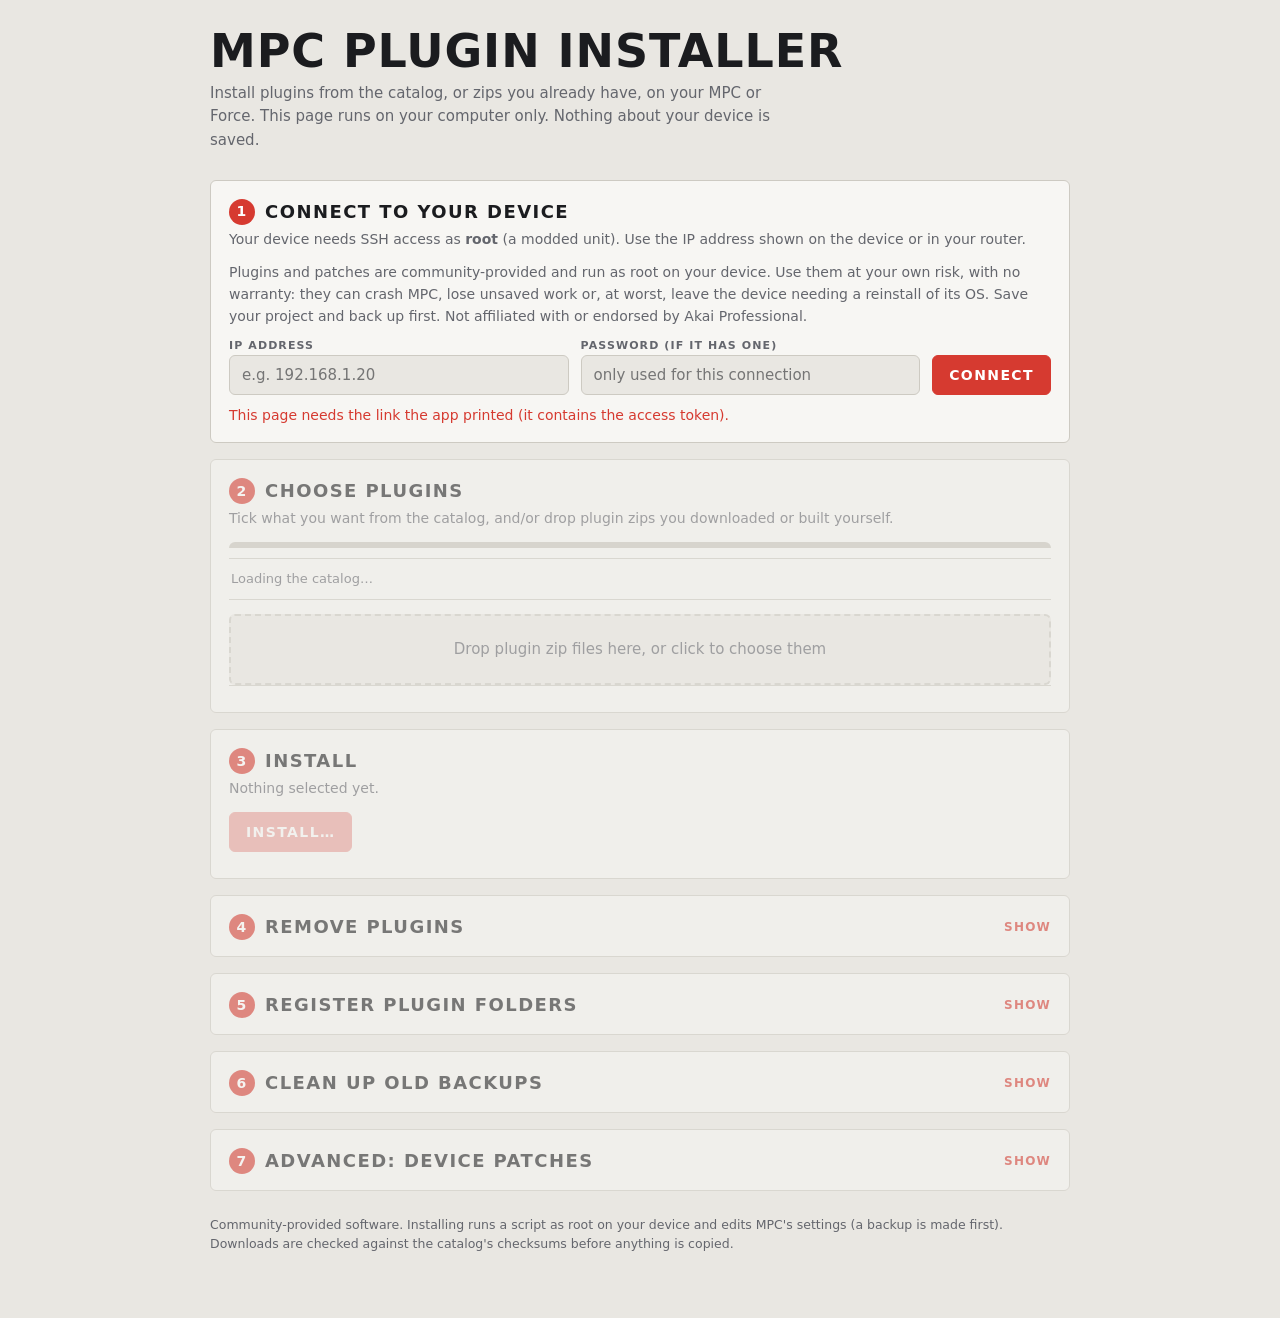
==== tools/desktop/web/index.html @ bcfad891 "Catalog trust: risky-call flags, at-your-own-risk notices, losing Verified (#293) * Catalog quality " ====
<!doctype html>
<html lang="en">
<head>
<meta charset="utf-8">
<meta name="viewport" content="width=device-width, initial-scale=1">
<title>MPC Plugin Installer</title>
<style>
:root { --bg:#e9e7e2; --panel:#f7f6f3; --panel-2:#eeede8; --line:#cdcac2; --fg:#1b1c1f; --muted:#64666d; --accent:#d63a30; --accent-fg:#fff;
  --ok:#2e7d32; --lcd:#1b1c1f; --lcd-fg:#f4f4f4; --display:"Titillium Web","Arial Narrow",system-ui,sans-serif; --text:"Roboto",system-ui,sans-serif; color-scheme:light; }
* { box-sizing:border-box; }
body { margin:0; background:var(--bg); color:var(--fg); font:400 15px/1.55 var(--text); padding:0 16px 64px; }
.wrap { max-width:860px; margin-inline:auto; }
header { padding:28px 0 8px; }
h1 { font:700 clamp(30px,6vw,46px)/1 var(--display); text-transform:uppercase; letter-spacing:.02em; margin:0 0 8px; }
.lede { color:var(--muted); margin:0 0 20px; max-width:60ch; }
section { background:var(--panel); border:1px solid var(--line); border-radius:6px; padding:18px 18px 16px; margin-bottom:16px; }
section.off { opacity:.55; }
h2 { font:700 18px/1.2 var(--display); text-transform:uppercase; letter-spacing:.08em; margin:0 0 4px; display:flex; gap:10px; align-items:center; }
h2 .n { display:inline-grid; place-items:center; width:26px; height:26px; border-radius:50%; background:var(--accent); color:var(--accent-fg); font-size:14px; }
.sub { color:var(--muted); margin:0 0 12px; font-size:14px; }
label.f { display:flex; flex-direction:column; gap:4px; font:600 11px/1 var(--display); letter-spacing:.1em; text-transform:uppercase; color:var(--muted); }
input[type=text], input[type=password] { font:400 15px var(--text); letter-spacing:0; text-transform:none; color:var(--fg); background:var(--bg); border:1px solid var(--line); border-radius:6px; padding:10px 12px; width:100%; }
.row { display:flex; gap:12px; flex-wrap:wrap; align-items:flex-end; }
.row > * { flex:1 1 200px; }
.row > button { flex:0 0 auto; }
button, .btn { font:600 14px/1 var(--display); letter-spacing:.1em; text-transform:uppercase; border-radius:6px; border:1px solid var(--line); background:var(--panel-2); color:var(--fg); padding:12px 16px; cursor:pointer; }
button.primary { background:var(--accent); border-color:var(--accent); color:var(--accent-fg); }
button:disabled { opacity:.45; cursor:not-allowed; }
:focus-visible { outline:2px solid var(--accent); outline-offset:2px; }
.msg { margin:10px 0 0; font-size:14px; }
.msg.err { color:var(--accent); } .msg.ok { color:var(--ok); }
.small { font-size:13px; color:var(--muted); }
ul.list { list-style:none; margin:0; padding:0; border-top:1px solid var(--line); }
ul.list li { display:flex; gap:12px; align-items:flex-start; padding:10px 2px; border-bottom:1px solid var(--line); }
ul.list input[type=checkbox] { width:20px; height:20px; margin-top:2px; accent-color:var(--accent); flex:none; }
ul.list .t { flex:1; min-width:0; } ul.list .t b { font:700 16px var(--display); letter-spacing:.04em; text-transform:uppercase; }
ul.list .t .d { display:block; color:var(--muted); font-size:13px; }
.tag { display:inline-block; vertical-align:middle; font:600 11px var(--display); letter-spacing:.08em; text-transform:uppercase; border:1px solid var(--line); border-radius:4px; padding:2px 6px; margin-left:8px; color:var(--muted); }
.tag.ok { color:var(--ok); border-color:var(--ok); }
.drop { border:2px dashed var(--line); border-radius:6px; padding:22px; text-align:center; color:var(--muted); margin-top:14px; cursor:pointer; background:var(--bg); }
.drop.over { border-color:var(--accent); color:var(--fg); }
.log { background:var(--lcd); color:var(--lcd-fg); border-radius:6px; padding:12px; font:500 12.5px/1.5 ui-monospace,Menlo,Consolas,monospace; white-space:pre-wrap; overflow-wrap:anywhere; max-height:340px; overflow:auto; margin:12px 0 0; }
dialog { border:1px solid var(--line); border-radius:8px; background:var(--panel); color:var(--fg); max-width:520px; width:calc(100% - 32px); padding:20px; }
dialog::backdrop { background:rgb(0 0 0/.45); }
dialog h3 { font:700 20px var(--display); text-transform:uppercase; letter-spacing:.06em; margin:0 0 8px; }
dialog .actions { display:flex; gap:10px; justify-content:flex-end; margin-top:16px; }
.tools[hidden] { display:none; }
.tools { display:grid; grid-template-columns:repeat(auto-fit,minmax(140px,1fr)); gap:10px; margin:0 0 10px; }
.tools .wide { grid-column:1 / -1; }
.tools select { font:400 14px var(--text); color:var(--fg); background:var(--bg); border:1px solid var(--line); border-radius:6px; padding:10px 12px; width:100%; }
.tools label.f { min-width:0; }
.ktabs { display:flex; gap:4px; background:#c9c6bd; border-radius:6px 6px 0 0; padding:6px 6px 0; margin:8px 0 0; overflow-x:auto; }
.ktabs button { font:700 14px/1 var(--display); letter-spacing:.08em; text-transform:uppercase; color:#4a4c52; background:transparent; border:0; border-radius:5px 5px 0 0; padding:10px 14px; cursor:pointer; white-space:nowrap; }
.ktabs button:hover { color:var(--fg); background:#d6d3cb; }
.ktabs button[aria-selected=true] { color:var(--fg); background:var(--panel); box-shadow:inset 0 3px 0 var(--accent); }
.ktabs .n { font:500 12px var(--text, inherit); letter-spacing:0; background:#b7b4aa; color:var(--fg); border-radius:10px; padding:1px 7px; margin-left:4px; }
.catbar { display:flex; flex-wrap:wrap; gap:6px 16px; justify-content:space-between; align-items:center; margin:2px 0 8px; font-size:13px; color:var(--muted); }
.linkbtn { font:600 12px/1 var(--display); letter-spacing:.1em; text-transform:uppercase; color:var(--accent); background:none; border:0; padding:6px 0; cursor:pointer; }
.tag.up { color:#8a5a00; border-color:#c58b00; }
.tag.warn { color:#4b3f94; border-color:#8a7cc9; }   /* MPC OS 3.x only: not the update tag's amber */
ul.list .t .d.osn.err { color:var(--accent); } ul.list .t .d.osn.warn { color:#4b3f94; }
#selbar { position:sticky; bottom:12px; z-index:4; display:flex; gap:12px; align-items:center; justify-content:space-between; background:var(--lcd); color:var(--lcd-fg);
  border-radius:8px; padding:10px 12px 10px 16px; box-shadow:0 6px 24px rgb(0 0 0/.25); margin-top:12px; }
#selbar[hidden] { display:none; }
#selbar b { font:700 15px var(--display); letter-spacing:.06em; text-transform:uppercase; }
#selbar button.linkbtn { color:#ffb3ad; }
details.collapse > summary { cursor:pointer; list-style:none; display:flex; justify-content:space-between; align-items:center; gap:12px; }
details.collapse > summary::-webkit-details-marker { display:none; }
details.collapse > summary h2 { margin:0; }
details.collapse > summary .hint { font:600 12px/1 var(--display); letter-spacing:.1em; text-transform:uppercase; color:var(--accent); }
details.collapse[open] > summary .hint { font-size:0; }
details.collapse[open] > summary .hint::after { content:"Hide"; font-size:12px; }
details.collapse[open] > summary { margin-bottom:6px; }
.row input[type=number] { width:100%; font:400 15px var(--text); color:var(--fg); background:var(--bg); border:1px solid var(--line); border-radius:6px; padding:10px 12px; }
ul.list li.grp { display:block; padding:12px 2px 6px; font:700 12px/1 var(--display); letter-spacing:.12em; text-transform:uppercase; color:var(--muted); border-bottom:1px solid var(--line); }
fieldset.where { border:1px solid var(--line); border-radius:6px; margin:0 0 12px; padding:8px 12px 10px; }
fieldset.where[hidden] { display:none; }
fieldset.where legend { font:600 11px/1 var(--display); letter-spacing:.1em; text-transform:uppercase; color:var(--muted); padding:0 6px; }
.whereopt { display:flex; gap:10px; align-items:flex-start; padding:6px 0; cursor:pointer; }
.whereopt input { margin-top:3px; accent-color:var(--accent); }
.whereopt span { display:block; } .whereopt small { display:block; color:var(--muted); font-size:13px; }
.badge { font:700 12px/1 var(--display); letter-spacing:.08em; text-transform:uppercase; color:#8a5a00; border:1px solid #c58b00; background:#fbf1d6; border-radius:999px; padding:4px 10px; margin-left:auto; }
.badge[hidden] { display:none; }
details.collapse > summary .badge + .hint { margin-left:12px; }
footer { color:var(--muted); font-size:12.5px; margin-top:24px; }
</style>
</head>
<body>
<div class="wrap">
<header>
  <h1>MPC plugin installer</h1>
  <p class="lede">Install plugins from the catalog, or zips you already have, on your MPC or Force. This page runs on your computer only. Nothing about your device is saved.</p>
</header>

<section id="s1">
  <h2><span class="n">1</span>Connect to your device</h2>
  <p class="sub">Your device needs SSH access as <b>root</b> (a modded unit). Use the IP address shown on the device or in your router.</p>
  <p class="sub">Plugins and patches are community-provided and run as root on your device. Use them at your own risk, with no warranty: they can crash MPC, lose unsaved work or, at worst, leave the device needing a reinstall of its OS. Save your project and back up first. Not affiliated with or endorsed by Akai Professional.</p>
  <form id="conn" class="row" autocomplete="off">
    <label class="f">IP address<input id="host" type="text" inputmode="decimal" placeholder="e.g. 192.168.1.20" spellcheck="false" required></label>
    <label class="f">Password (if it has one)<input id="pw" type="password" placeholder="only used for this connection"></label>
    <button class="primary" id="connect" type="submit">Connect</button>
  </form>
  <p class="msg" id="connmsg" role="status" aria-live="polite"></p>
</section>

<section id="s2" class="off">
  <h2><span class="n">2</span>Choose plugins</h2>
  <p class="sub">Tick what you want from the catalog, and/or drop plugin zips you downloaded or built yourself.</p>
  <div class="ktabs" id="ktabs" role="tablist" aria-label="Plugin kind" hidden></div>
  <div class="tools" id="tools" hidden>
    <label class="f wide">Search<input id="q" type="search" placeholder="Name, developer or what it does" autocomplete="off"></label>
    <label class="f">Developer<select id="f-dev"></select></label>
    <label class="f">Show<select id="f-show"></select></label>
    <label class="f">Sort by<select id="f-sort"></select></label>
  </div>
  <div class="catbar"><span id="catcount" aria-live="polite"></span><button class="linkbtn" type="button" id="resetf" hidden>Clear filters</button></div>
  <ul class="list" id="cat"><li class="small">Loading the catalog…</li></ul>
  <div class="drop" id="drop" tabindex="0" role="button" aria-label="Add plugin zip files">Drop plugin zip files here, or click to choose them
    <input id="file" type="file" accept=".zip" multiple hidden></div>
  <ul class="list" id="ups"></ul>
  <p class="msg" id="upmsg" role="status" aria-live="polite"></p>
</section>

<section id="s3" class="off">
  <h2><span class="n">3</span>Install</h2>
  <p class="sub" id="summary">Nothing selected yet.</p>
  <fieldset class="where" id="where" hidden><legend>Install to</legend><div id="whereopts"></div><p class="msg" id="wherewarn"></p></fieldset>
  <button class="primary" id="go" disabled>Install…</button>
  <p class="msg" id="result" role="status" aria-live="polite"></p>
  <pre class="log" id="log" hidden></pre>
</section>

<section id="s4" class="off">
<details id="d4" class="collapse">
  <summary><h2><span class="n">4</span>Remove plugins</h2><span class="hint">Show</span></summary>
  <p class="sub">The plugins on your device. Removing deletes the plugin's folder and its entry in MPC's plugin list (MPC's settings are backed up first). Your own files inside it, such as ROMs, kits and dumps, are kept. Addins (libraries MPC loads when it starts) are listed last: removing one runs its own uninstaller, which takes it out of MPC's start-up list and deletes its folder, settings included.</p>
  <ul class="list" id="dev"><li class="small">Connect to see what is on the device.</li></ul>
  <button id="rm" disabled>Remove…</button>
  <p class="msg" id="rmresult" role="status" aria-live="polite"></p>
  <pre class="log" id="rmlog" hidden></pre>
</details>
</section>

<section id="s5" class="off">
<details id="d5" class="collapse">
  <summary><h2><span class="n">5</span>Register plugin folders</h2><span class="badge" id="regbadge" hidden></span><span class="hint">Show</span></summary>
  <p class="sub">A plugin folder only shows up in MPC once it is in MPC's plugin list. Folders you copied in yourself, or that MPC forgot (for example because a card was out when MPC started), are not. This adds them, and drops entries whose plugin file is gone. Everything else in the list is left alone. MPC's settings are backed up first and MPC restarts once.</p>
  <ul class="list" id="reglist"><li class="small">Connect to check.</li></ul>
  <button id="reg" disabled>Register…</button>
  <p class="msg" id="regres" role="status" aria-live="polite"></p>
  <pre class="log" id="reglog" hidden></pre>
</details>
</section>

<section id="s6" class="off">
<details id="d6" class="collapse">
  <summary><h2><span class="n">6</span>Clean up old backups</h2><span class="hint">Show</span></summary>
  <p class="sub">Every install, removal and sync leaves a copy of MPC's settings file on the device. They are small, but they pile up. This keeps the newest ones and deletes the older ones. The newest backup is never deleted, and MPC is not restarted.</p>
  <p class="small" id="bkinfo">Connect to see them.</p>
  <div class="row"><label class="f">Keep the newest<input id="keepn" type="number" min="1" max="1000" value="10" inputmode="numeric"></label><button id="prune" disabled>Delete older backups…</button></div>
  <p class="msg" id="pruneres" role="status" aria-live="polite"></p>
</details>
</section>

<section id="s7" class="off">
<details id="d7" class="collapse">
  <summary><h2><span class="n">7</span>Advanced: device patches</h2><span class="hint">Show</span></summary>
  <p class="sub"><b>Not for most people.</b> A patch changes the device itself (for example Akai's own MPC program), not a plugin. If it goes wrong, MPC may not start until you Undo it or reinstall the OS. Checking only <b>looks</b>: it asks the device which patches are applied and changes nothing. <b>Apply</b> and <b>Undo</b> run the patch's own script on the device, with its default settings, and only after you type a confirmation word. Read the patch's guide first; one patch at a time; never as part of a plugin install. For options (such as which buttons to remap), run the script yourself over SSH as its guide says.</p>
  <div class="row"><button id="patchcheck" type="button" disabled>Check the device</button></div>
  <p class="small" id="patchinfo">Connect, then open this step to check.</p>
  <ul class="list" id="patchlist"></ul>
  <div class="msg" id="patchres"></div>
  <pre class="log" id="patchlog" hidden></pre>
</details>
</section>

<div id="selbar" hidden role="region" aria-label="Selected plugins"><span><b id="selcount"></b> <button class="linkbtn" type="button" id="selclear">Clear</button></span><button class="primary" id="go2" type="button">Install…</button></div>

<footer>Community-provided software. Installing runs a script as root on your device and edits MPC's settings (a backup is made first). Downloads are checked against the catalog's checksums before anything is copied.</footer>
</div>

<dialog id="dlg">
  <h3 id="dlgtitle">Install on your device?</h3>
  <p id="dlgtxt"></p>
  <p id="dlgsave"><b>Save your project first.</b> MPC will be stopped and started again, and anything unsaved is lost.</p>
  <div class="actions"><button id="no">Cancel</button><button class="primary" id="yes">Install</button></div>
</dialog>

<script>
"use strict";
var T = new URLSearchParams(location.search).get("t") || "";
try { history.replaceState(null, "", location.pathname); } catch (e) {}
var S = { connected: false, problems: [], cat: [], ups: [], pickCat: {}, pickUp: {}, running: false, dev: [], pickDev: {}, bk: null, roots: [], root: "", unreg: null, mode: "install", f: { q: "", kind: "instrument", dev: "", show: "", sort: "name" } };
function $(id) { return document.getElementById(id); }
function text(el, s) { el.textContent = s; }
function api(path, body, raw) {
  var o = { headers: { "X-MPC-Token": T } };
  if (body !== undefined) { o.method = "POST"; if (raw) o.body = body; else { o.headers["Content-Type"] = "application/json"; o.body = JSON.stringify(body); } }
  return fetch(path, o).then(function (r) { return r.json().then(function (j) { if (!r.ok) throw new Error(j.error || ("HTTP " + r.status)); return j; }); });
}
function msg(el, s, cls) { text(el, s || ""); el.className = "msg" + (cls ? " " + cls : ""); }
function gb(kb) { return kb >= 1048576 ? (kb / 1048576).toFixed(1) + " GB" : Math.round(kb / 1024) + " MB"; }
function mb(n) { return n >= 1048576 ? (n / 1048576).toFixed(1) + " MB" : Math.max(1, Math.round(n / 1024)) + " KB"; }
function el(tag, cls, t) { var e = document.createElement(tag); if (cls) e.className = cls; if (t != null) e.textContent = t; return e; }

function setConnected(c, info, problems) {
  S.connected = c; S.problems = problems || []; S.libc = c && info ? (info.libc || "") : ""; S.arch = c && info ? (info.arch || "") : "";
  $("s2").classList.toggle("off", !c); $("s3").classList.toggle("off", !c); $("s4").classList.toggle("off", !c); $("s5").classList.toggle("off", !c); $("s6").classList.toggle("off", !c); $("s7").classList.toggle("off", !c);
  S.patches = null; drawPatches();
  if (c) {
    var n = (info.installed || []).length;
    S.roots = info.roots || []; var pr = S.roots.filter(function (r) { return r.primary; })[0] || S.roots[0]; S.root = pr ? pr.path : "";
    var places = S.roots.map(function (r) { return r.label + " (" + (r.fs ? r.fs + ", " : "") + gb(r.freeKB) + " free)"; }).join("; ");
    var m = "Connected to " + info.host + " (" + (info.arch || "?") + "). " + n + " plugin folder" + (n === 1 ? "" : "s") + " found. Plugin locations: " + (places || info.synths) + ". Device key " + info.fingerprint + ".";
    if (S.problems.length) msg($("connmsg"), m + " Cannot install here: " + S.problems.join("; ") + ".", "err"); else msg($("connmsg"), m, "ok");
    drawWhere(); loadCatalog(); loadDevice(); loadUnreg(); loadBackups();
  }
  refresh();
}
function loadCatalog() {
  api("/api/catalog").then(function (j) { S.cat = j.plugins; buildTools(); drawCat(); }).catch(function (e) {
    S.cat = []; var ul = $("cat"); ul.textContent = ""; var li = el("li", "small", e.message); ul.appendChild(li);
  });
}
var SHOWS = { "": "All plugins", "new": "Not on the device yet", "on": "Already on the device", "upd": "Updates available", "sel": "Only the ones I ticked" };
var SORTS = { name: "Name", dev: "Developer", kind: "Kind", size: "Smallest download" };
var KINDS = { instrument: "Instruments", midi: "MIDI", effect: "Effects", addin: "Addins", all: "All" };
function kindWord(k) { return k === "midi" ? "MIDI plugins" : k === "all" ? "plugins" : (KINDS[k] || "plugins").toLowerCase(); }
function tabOf(p) { return p.role === "midi" && p.kind === "instrument" ? "midi" : p.kind; }   // MIDI generators and sequencers have their own tab
function fill(id, opts, val) {
  var sel = $(id); sel.textContent = "";
  opts.forEach(function (o) { var op = document.createElement("option"); op.value = o[0]; op.textContent = o[1]; sel.appendChild(op); });
  sel.value = val;
}
function buildTools() {
  var devs = {};
  S.cat.forEach(function (p) { devs[p.author] = 1; });
  if (S.cat.length && !S.cat.some(function (p) { return tabOf(p) === S.f.kind; })) {   // nothing of the open kind: open the first kind there is
    var first = KIND_TABS.filter(function (k) { return S.cat.some(function (p) { return tabOf(p) === k; }); })[0]; if (first) S.f.kind = first;
  }
  fill("f-dev", [["", "All developers"]].concat(Object.keys(devs).sort().map(function (d) { return [d, d]; })), S.f.dev);
  fill("f-show", Object.keys(SHOWS).map(function (k) { return [k, SHOWS[k]]; }), S.f.show);
  fill("f-sort", Object.keys(SORTS).map(function (k) { return [k, SORTS[k]]; }), S.f.sort);
  $("tools").hidden = S.cat.length === 0;
  drawKindTabs();
}
/* Instruments, Effects, Addins, as on the catalog page. Counts follow the other filters, so a search shows which tab holds the matches.
   Ticks are kept across tabs (the bar at the bottom counts them all). */
var KIND_TABS = ["instrument", "midi", "effect", "addin", "all"];
function kindCounts() { var c = {}; shownCat(true).forEach(function (p) { c[tabOf(p)] = (c[tabOf(p)] || 0) + 1; c.all = (c.all || 0) + 1; }); return c; }
function drawKindTabs() {
  var box = $("ktabs"); box.hidden = S.cat.length === 0; box.textContent = "";
  var c = kindCounts();
  KIND_TABS.forEach(function (k) {
    var b = el("button", null, KINDS[k]); b.type = "button"; b.setAttribute("role", "tab"); b.id = "kt-" + k; b.setAttribute("aria-selected", S.f.kind === k ? "true" : "false");
    b.tabIndex = S.f.kind === k ? 0 : -1; b.appendChild(el("span", "n", String(c[k] || 0)));
    b.addEventListener("click", function () { S.f.kind = k; drawKindTabs(); drawCat(); });
    b.addEventListener("keydown", function (e) {
      var i = KIND_TABS.indexOf(S.f.kind), d = { ArrowRight: 1, ArrowLeft: -1 }[e.key]; if (!d) return;
      e.preventDefault(); S.f.kind = KIND_TABS[(i + d + KIND_TABS.length) % KIND_TABS.length]; drawKindTabs(); drawCat(); $("kt-" + S.f.kind).focus();
    });
    box.appendChild(b);
  });
}
function shownCat(anyKind) {
  var f = S.f, q = f.q.trim().toLowerCase();
  var out = S.cat.filter(function (p) {
    if (q && [p.name, p.author, p.summary, p.id].join(" ").toLowerCase().indexOf(q) < 0) return false;
    if (!anyKind && f.kind !== "all" && tabOf(p) !== f.kind) return false;
    if (f.dev && p.author !== f.dev) return false;
    if (f.show === "new" && p.installed) return false;
    if (f.show === "on" && !p.installed) return false;
    if (f.show === "upd" && !p.update) return false;
    if (f.show === "sel" && !S.pickCat[p.id]) return false;
    return true;
  });
  var cmp = { name: function (a, b) { return a.name.localeCompare(b.name); },
              dev: function (a, b) { return a.author.localeCompare(b.author) || a.name.localeCompare(b.name); },
              kind: function (a, b) { return a.kind.localeCompare(b.kind) || a.name.localeCompare(b.name); },
              size: function (a, b) { return a.size - b.size || a.name.localeCompare(b.name); } }[f.sort] || function () { return 0; };
  return out.sort(cmp);
}
/* Which MPC OS generations a plugin works on and what that means for this device. The catalog says (os_compat, max_glibc); the device's glibc
   (S.libc, read when connecting) tells MPC OS 2.x (about glibc 2.32) from 3.x and the Force (2.39). Never blocks: it warns. */
function vgt(a, b) {   /* is version a newer than version b ("2.34" > "2.33") */
  var x = String(a).split(".").map(Number), y = String(b).split(".").map(Number);
  for (var i = 0; i < Math.max(x.length, y.length); i++) { var p = x[i] || 0, q = y[i] || 0; if (p !== q) return p > q; }
  return false;
}
function osTagFor(p) {
  var g = p.os_compat || []; if (!g.length) return null;
  if (g.indexOf("2.x") >= 0) { var t = el("span", "tag", "MPC OS 2.x + 3.x"); t.title = "Its skin and library were checked against MPC OS 2.15.1's own skins and glibc. Not the same as tested on a 2.x unit."; return t; }
  var w = el("span", "tag warn", "MPC OS 3.x only"); w.title = "Not compatible with MPC OS 2.x" + ((p.os_compat_why || []).length ? " (" + p.os_compat_why.join("; ") + ")" : ""); return w;
}
function osNote(p) {   /* {level, text} when this plugin will not work as expected on the connected device, else null */
  if (S.arch === "aarch64" && !p.gen2) return { level: "err", text: p.name + " has no Gen2 (aarch64) build yet, so it cannot be installed on this device." };
  if (!S.libc) return null;
  if (p.max_glibc && vgt(p.max_glibc, S.libc)) return { level: "err", text: p.name + " needs glibc " + p.max_glibc + " but this device has " + S.libc + ": MPC will list it but it will not load." };
  var g = p.os_compat || [];
  if (g.length && g.indexOf("2.x") < 0 && vgt("2.34", S.libc)) return { level: "warn", text: p.name + " is made for MPC OS 3.x. This device looks like MPC OS 2.x (glibc " + S.libc + "), so its touchscreen page may stay empty; it still works from the Q-Links." };
  return null;
}
function drawCat() {
  var ul = $("cat"); ul.textContent = "";
  var rows = shownCat(), f = S.f, filtered = !!(f.q || f.dev || f.show);
  var inTab = S.cat.filter(function (p) { return f.kind === "all" || tabOf(p) === f.kind; }).length;
  rows.forEach(function (p) {
    var li = el("li"), cb = document.createElement("input"); cb.type = "checkbox"; cb.id = "c_" + p.id; cb.checked = !!S.pickCat[p.id];
    cb.addEventListener("change", function () { S.pickCat[p.id] = cb.checked; refresh(); if (S.f.show === "sel") drawCat(); });
    var t = el("div", "t"), b = el("b", null, p.name);
    if (p.installed) b.appendChild(el("span", "tag ok", "on the device" + (p.installedAt ? " (" + p.installedAt + ")" : "")));
    if (p.update) b.appendChild(el("span", "tag up", "update: v" + p.installedVersion + " → v" + p.version));
    if (p.defer === false) { var dt = el("span", "tag", "restarts MPC itself"); dt.title = "This release has an older installer that restarts MPC on its own, so it adds a restart to the batch."; b.appendChild(dt); }
    var ot = p.kind === "addin" ? null : osTagFor(p); if (ot) b.appendChild(ot);
    if (p.gen2) { var gt = el("span", "tag", "Gen2"); gt.title = "Also built for Gen2 (aarch64) MPC devices; the app installs the right zip for the connected device."; b.appendChild(gt); }
    t.appendChild(b); t.appendChild(el("span", "d", "v" + p.version + " by " + p.author + " · " + mb(p.size) + " · " + p.summary));
    var on = osNote(p); if (on) t.appendChild(el("span", "d osn " + on.level, on.text));
    var lab = el("label"); lab.htmlFor = cb.id; lab.style.display = "contents"; lab.appendChild(t);
    li.appendChild(cb); li.appendChild(lab); ul.appendChild(li);
  });
  if (!S.cat.length) ul.appendChild(el("li", "small", "The catalog has no downloadable plugins right now."));
  else if (!rows.length) ul.appendChild(el("li", "small", inTab ? "No " + kindWord(f.kind) + " match. Try clearing the filters, or look in the other tabs." : "The catalog has no " + kindWord(f.kind) + " right now."));
  var n = Object.keys(S.pickCat).filter(function (k) { return S.pickCat[k]; }).length;
  text($("catcount"), S.cat.length ? "Showing " + rows.length + " of " + inTab + " " + kindWord(f.kind) + (n ? " · " + n + " ticked from the catalog" : "") : "");
  $("resetf").hidden = !filtered;
}
function rootNote(r) {
  var n = [];
  if (r.noExec) n.push("Mounted noexec: MPC cannot load plugins from here (they are listed but only show Load Plugin). Use the internal drive or an SD card.");
  if (r.noSymlinks) n.push("Formatted " + r.fs + ", which cannot store symbolic links: a plugin that needs them (Crate Digger) cannot be installed here.");
  if (!r.inContent) n.push("MPC does not list this folder as a content location, so a plugin's screen may not show until you add it in MPC's settings.");
  if (!r.primary) n.push("If this drive is not in when MPC starts, its plugins drop out of MPC's plugin list until you register them again (step 5).");
  return n;
}
function drawWhere() {
  var box = $("whereopts"); box.textContent = "";
  $("where").hidden = S.roots.length < 2;
  S.roots.forEach(function (r, i) {
    var lab = el("label", "whereopt"), rb = document.createElement("input"); rb.type = "radio"; rb.name = "where"; rb.value = r.path; rb.checked = r.path === S.root;
    rb.addEventListener("change", function () { S.root = r.path; drawWherewarn(); });
    var sp = el("span"); sp.appendChild(el("b", null, r.label)); sp.appendChild(el("small", null, r.path + " · " + (r.fs ? r.fs + " · " : "") + gb(r.freeKB) + " free"));
    lab.appendChild(rb); lab.appendChild(sp); box.appendChild(lab);
  });
  drawWherewarn();
}
function drawWherewarn() {
  var r = S.roots.filter(function (x) { return x.path === S.root; })[0], n = r ? rootNote(r) : [];
  msg($("wherewarn"), S.roots.length > 1 ? n.join(" ") : "", n.length ? "err" : "");
}
function rootLabelOf(path) { var r = S.roots.filter(function (x) { return x.path === path; })[0]; return r ? r.label : path; }
function loadUnreg() {
  return api("/api/unregistered").then(function (j) { S.unreg = j; drawUnreg(); refresh(); }).catch(function (e) { S.unreg = null; $("reglist").textContent = ""; $("reglist").appendChild(el("li", "small", e.message)); refresh(); });
}
function drawUnreg() {
  var ul = $("reglist"); ul.textContent = ""; var u = S.unreg, n = u ? u.add.length + u.remove.length : 0;
  if (!u) { ul.appendChild(el("li", "small", "Connect to check.")); }
  else if (!n) { ul.appendChild(el("li", "small", "Everything in your plugin folders is registered with MPC.")); }
  else {
    u.add.forEach(function (it) { var li = el("li"), t = el("div", "t"); t.appendChild(el("b", null, it.folder)); t.appendChild(el("span", "d", "in " + (it.rootLabel || it.root) + " · will be added to MPC's plugin list")); li.appendChild(t); ul.appendChild(li); });
    u.remove.forEach(function (f) { var li = el("li"), t = el("div", "t"); t.appendChild(el("b", null, f.split("/").slice(-2).join("/"))); t.appendChild(el("span", "d", "its plugin file is gone: the entry will be dropped from the list")); li.appendChild(t); ul.appendChild(li); });
  }
  $("regbadge").hidden = !n; text($("regbadge"), n + " waiting");
}
function loadDevice() {
  return api("/api/device").then(function (j) { S.dev = j.plugins; if (j.roots) { S.roots = j.roots; } drawDev(); refresh(); }).catch(function (e) { S.dev = []; drawDev(); msg($("rmresult"), e.message, "err"); });
}
function devKey(p) { return p.root + "\u0000" + p.folder; }
function drawDev() {
  var ul = $("dev"); ul.textContent = ""; var last = null, grouped = S.roots.length > 1 || S.dev.some(function (p) { return p.addin; });
  S.dev.forEach(function (p, i) {
    if (grouped && p.root !== last) { last = p.root; ul.appendChild(el("li", "grp", (p.rootLabel || rootLabelOf(p.root)) + " · " + p.root)); }
    var key = devKey(p), li = el("li"), cb = document.createElement("input"); cb.type = "checkbox"; cb.id = "d_" + i; cb.disabled = !p.known; cb.checked = !!S.pickDev[key] && p.known;
    cb.addEventListener("change", function () { S.pickDev[key] = cb.checked; refresh(); });
    var t = el("div", "t"), b = el("b", null, p.name || p.folder);
    if (p.version) b.appendChild(el("span", "tag", "v" + p.version));
    t.appendChild(b);
    if (p.addin) t.appendChild(el("span", "d", p.known ? "addin · removed by its own uninstaller, its settings with it"
      : "addin · no uninstall.sh in its folder (not installed by the addin installer): remove it by hand"));
    else t.appendChild(el("span", "d", p.known ? p.folder + (p.keep.length ? " · your files kept: " + p.keep.join(", ") : " · nothing in it is kept") + " · " + (p.source === "catalog" ? "from the catalog" : "from a zip you added")
      : p.folder + " · not from the catalog, so the app can't tell which files in it are yours. Drop its release zip above to manage it here, or remove it by hand."));
    var lab = el("label"); lab.htmlFor = cb.id; lab.style.display = "contents"; lab.appendChild(t);
    li.appendChild(cb); li.appendChild(lab); ul.appendChild(li);
  });
  if (!S.dev.length) ul.appendChild(el("li", "small", "No plugin folders found on the device."));
}
var PATCH_STATE = { "not-checked": "Not checked", "stock": "Not applied", "patched": "Applied", "old-patch": "Older version applied", "partial": "Installed, not active", "unsupported": "This firmware is not supported", "error": "Could not check" };
function loadPatches() {
  if (!S.connected) return;
  $("patchcheck").disabled = true; text($("patchinfo"), "Asking the device…");
  api("/api/patches").then(function (j) { S.patches = j; }).catch(function (e) { S.patches = { patches: [], note: e.message, error: true }; })
    .then(function () { drawPatches(); });
}
function drawPatches() {
  var ul = $("patchlist"); ul.textContent = "";
  var j = S.patches;
  $("patchcheck").disabled = !S.connected;
  if (!j) { text($("patchinfo"), S.connected ? "Open this step or press Check the device." : "Connect, then open this step to check."); return; }
  text($("patchinfo"), j.note || (j.patches.length ? "" : "No device patches are published yet."));
  j.patches.forEach(function (p) {
    var li = el("li"), h = el("div"); h.appendChild(el("b", null, p.title));
    h.appendChild(el("span", "tag" + (p.state === "patched" ? " ok" : p.state === "error" || p.state === "unsupported" ? " up" : ""), PATCH_STATE[p.state] || p.state));
    li.appendChild(h); li.appendChild(el("div", "small", p.summary));
    var ch = "Changes " + p.modifies.join(", ") + (p.restarts_mpc ? "; MPC restarts" : "") + (p.backup ? "; a backup goes to " + p.backup : "") + ". Works on " + p.supports.os + ". By " + p.author + ".";
    li.appendChild(el("div", "small", ch));
    if (p.detail) li.appendChild(el("div", "small", p.detail));
    var can = p.state === "stock" || p.state === "old-patch" ? "install" : "", back = p.state === "patched" || p.state === "old-patch" || p.state === "partial" || (p.state === "unsupported" && p.hasBackup);
    if ((can && p.supported) || (back && p.reversible)) {
      var bar = el("div", "row");
      if (can && p.supported) bar.appendChild(patchButton(p, "install"));
      if (back && p.reversible) bar.appendChild(patchButton(p, "uninstall"));
      li.appendChild(bar);
    }
    if (p.docs) { var a = el("a", null, "Guide"); a.href = "https://github.com/sd88me/mpc-vst-plugins/blob/main/" + p.docs.replace(/^\/+/, ""); a.target = "_blank"; a.rel = "noopener"; a.style.color = "var(--accent)"; li.appendChild(a); }
    ul.appendChild(li);
  });
}
function patchButton(p, action) {
  var b = el("button", "pbtn", action === "install" ? "Apply…" : "Undo…"); b.type = "button"; b.disabled = S.running;
  b.addEventListener("click", function () { patchConfirm(p, action, b.parentNode.parentNode); });
  return b;
}
// The warning, what it changes and a typed word; nothing runs until the word matches. The server checks the word again.
function patchConfirm(p, action, li) {
  var old = li.querySelector(".pconfirm"); if (old) old.remove();
  var word = action === "install" ? "APPLY" : "UNDO", box = el("div", "pconfirm");
  box.style.cssText = "margin-top:8px;padding:10px;border:1px solid var(--accent);border-radius:6px";
  box.appendChild(el("div", null, (action === "install" ? "Apply" : "Undo") + ": " + p.title));
  box.appendChild(el("div", "small", "This changes " + p.modifies.join(", ") + "." + (p.restarts_mpc ? " MPC may stop and start again, so anything unsaved on the device is lost." : "") +
    (p.backup ? " A backup goes to " + p.backup + "." : "") + (action === "install" ? " You can undo it from here afterwards." : " The script restores what it saved.")));
  var lab = el("label", "small", "Type " + word + " to continue "), inp = document.createElement("input"); inp.type = "text"; inp.autocomplete = "off"; inp.spellcheck = false; inp.setAttribute("aria-label", "Type " + word);
  lab.appendChild(inp); box.appendChild(lab);
  var go = el("button", "primary", action === "install" ? "Apply patch" : "Undo patch"), no = el("button", null, "Cancel"); go.type = no.type = "button"; go.disabled = true;
  inp.addEventListener("input", function () { go.disabled = inp.value !== word || S.running; });
  no.addEventListener("click", function () { box.remove(); });
  go.addEventListener("click", function () {
    box.remove(); S.running = true; refresh(); var log = $("patchlog"); log.hidden = false; log.textContent = ""; msg($("patchres"), "Working…");
    api("/api/patch/run", { id: p.id, action: action, confirm: word })
      .then(function () { poll(0, log, $("patchres"), action === "install" ? "Applied. The row shows what the device now reports." : "Undone. The row shows what the device now reports."); })
      .catch(function (e) { S.running = false; refresh(); msg($("patchres"), e.message, "err"); });
  });
  var row = el("div", "row"); row.appendChild(go); row.appendChild(no); box.appendChild(row);
  li.appendChild(box); inp.focus();
}
function loadBackups() {
  return api("/api/backups").then(function (j) { S.bk = j.backups; drawBk(); refresh(); }).catch(function (e) { S.bk = null; text($("bkinfo"), e.message); refresh(); });
}
function keepN() { var n = parseInt($("keepn").value, 10); return isNaN(n) || n < 1 || n > 1000 ? 0 : n; }
function drawBk() {
  var b = S.bk;
  text($("bkinfo"), !b ? "Connect to see them." : b.count === 0 ? "No backups of MPC's settings on the device."
    : b.count + " backup" + (b.count === 1 ? "" : "s") + " of MPC's settings (about " + (b.totalKB >= 1024 ? (b.totalKB / 1024).toFixed(1) + " MB" : b.totalKB + " KB") + ")" +
      (b.oldest && b.newest ? ", from " + b.oldest + " to " + b.newest : "") + ".");
}
function drawUps() {
  var ul = $("ups"); ul.textContent = "";
  S.ups.forEach(function (p) {
    var li = el("li"), cb = document.createElement("input"); cb.type = "checkbox"; cb.id = "u_" + p.handle; cb.checked = S.pickUp[p.handle] !== false;
    S.pickUp[p.handle] = cb.checked;
    cb.addEventListener("change", function () { S.pickUp[p.handle] = cb.checked; refresh(); });
    var t = el("div", "t"), b = el("b", null, p.title); b.appendChild(el("span", "tag", "your zip"));
    t.appendChild(b); t.appendChild(el("span", "d", "v" + p.version + " · " + mb(p.size) + (p.defer ? "" : " · older installer: MPC restarts for this one on its own")));
    var rm = el("button", null, "Remove"); rm.type = "button";
    rm.addEventListener("click", function () { api("/api/discard", { handle: p.handle }).then(function () { S.ups = S.ups.filter(function (x) { return x.handle !== p.handle; }); drawUps(); refresh(); if (S.connected) loadDevice(); }); });
    var lab = el("label"); lab.htmlFor = cb.id; lab.style.display = "contents"; lab.appendChild(t);
    li.appendChild(cb); li.appendChild(lab); li.appendChild(rm); ul.appendChild(li);
  });
}
function selection() {
  return { catalog: S.cat.filter(function (p) { return S.pickCat[p.id]; }).map(function (p) { return p.id; }),
           uploads: S.ups.filter(function (p) { return S.pickUp[p.handle]; }).map(function (p) { return p.handle; }), root: S.root };
}
function refresh() {
  var s = selection(), n = s.catalog.length + s.uploads.length;
  text($("summary"), !S.connected ? "Connect to your device first." : n === 0 ? "Nothing selected yet." : n + " plugin" + (n === 1 ? "" : "s") + " selected.");
  $("go").disabled = !S.connected || n === 0 || S.running || S.problems.length > 0;
  Array.prototype.forEach.call(document.querySelectorAll(".pbtn"), function (b) { b.disabled = S.running; });
  var kn = keepN(); $("prune").disabled = !S.connected || S.running || !S.bk || kn === 0 || S.bk.count <= kn;
  $("rm").disabled = !S.connected || S.running || S.problems.length > 0 || !S.dev.some(function (p) { return S.pickDev[devKey(p)] && p.known; });
  $("reg").disabled = !S.connected || S.running || S.problems.length > 0 || !S.unreg || (S.unreg.add.length + S.unreg.remove.length) === 0;
  $("selbar").hidden = !(S.connected && n > 0 && !S.running && S.problems.length === 0);
  text($("selcount"), n + " plugin" + (n === 1 ? "" : "s") + " selected");
}

$("d7").addEventListener("toggle", function () { if ($("d7").open && S.connected && !S.patches) loadPatches(); });
$("patchcheck").addEventListener("click", loadPatches);
$("conn").addEventListener("submit", function (e) {
  e.preventDefault(); msg($("connmsg"), "Connecting…"); $("connect").disabled = true;
  api("/api/connect", { host: $("host").value, password: $("pw").value }).then(function (j) { $("pw").value = ""; setConnected(true, j.device, j.problems); })
    .catch(function (err) { setConnected(false); msg($("connmsg"), err.message, "err"); }).then(function () { $("connect").disabled = false; });
});

function upload(files) {
  if (!files.length) return;
  var fd = new FormData(); for (var i = 0; i < files.length; i++) fd.append("file", files[i], files[i].name);
  msg($("upmsg"), "Checking " + files.length + " file" + (files.length === 1 ? "" : "s") + "…");
  api("/api/upload", fd, true).then(function (j) {
    var bad = [];
    j.results.forEach(function (r) { if (r.package) S.ups.push(r.package); else bad.push(r.name + ": " + r.error); });
    drawUps(); refresh(); msg($("upmsg"), bad.join("\n"), bad.length ? "err" : ""); if (S.connected) loadDevice();
  }).catch(function (e) { msg($("upmsg"), e.message, "err"); });
}
var drop = $("drop");
drop.addEventListener("click", function () { $("file").click(); });
drop.addEventListener("keydown", function (e) { if (e.key === "Enter" || e.key === " ") { e.preventDefault(); $("file").click(); } });
$("file").addEventListener("change", function () { upload($("file").files); $("file").value = ""; });
["dragenter", "dragover"].forEach(function (n) { drop.addEventListener(n, function (e) { e.preventDefault(); drop.classList.add("over"); }); });
["dragleave", "drop"].forEach(function (n) { drop.addEventListener(n, function (e) { e.preventDefault(); drop.classList.remove("over"); }); });
drop.addEventListener("drop", function (e) { upload(e.dataTransfer.files); });

function startInstall() {
  var s = selection();
  api("/api/plan", s).then(function (p) {
    var names = p.items.map(function (i) { return i.title + " " + i.version; }).join(", ");
    var r = p.maybeMore ? " MPC will restart at least once, and once more for each plugin with an older installer that restarts MPC by itself (the log shows which)."
          : p.restarts > 1 ? " MPC will restart " + p.restarts + " times, because some of the installers restart it themselves." : " MPC will restart once.";
    S.mode = "install"; $("dlgsave").hidden = false; text($("dlgtitle"), "Install on your device?"); text($("yes"), "Install");
    var notes = s.catalog.map(function (id) { return osNote(S.cat.filter(function (x) { return x.id === id; })[0]); }).filter(Boolean);
    if (notes.some(function (n) { return n.level === "err"; })) text($("yes"), "Install anyway");
    text($("dlgtxt"), "About to install: " + names + (S.roots.length > 1 ? " to " + rootLabelOf(S.root) : "") + "." + r + (notes.length ? " " + notes.map(function (n) { return (n.level === "err" ? "Warning: " : "Note: ") + n.text; }).join(" ") : ""));
    $("dlg").showModal();
  }).catch(function (e) { msg($("result"), e.message, "err"); });
}
$("go").addEventListener("click", startInstall);
$("go2").addEventListener("click", startInstall);
$("selclear").addEventListener("click", function () {
  S.pickCat = {}; S.ups.forEach(function (p) { S.pickUp[p.handle] = false; }); drawCat(); drawUps(); refresh();
});
[["q", "q", "input"], ["f-dev", "dev", "change"], ["f-show", "show", "change"], ["f-sort", "sort", "change"]].forEach(function (m) {
  $(m[0]).addEventListener(m[2], function () { S.f[m[1]] = $(m[0]).value; drawKindTabs(); drawCat(); });
});
$("resetf").addEventListener("click", function () {
  S.f = { q: "", kind: S.f.kind, dev: "", show: "", sort: S.f.sort }; $("q").value = ""; buildTools(); drawCat();
});
$("no").addEventListener("click", function () { $("dlg").close(); });
function chosenDev() { return S.dev.filter(function (p) { return S.pickDev[devKey(p)] && p.known; }); }
$("rm").addEventListener("click", function () {
  var ch = chosenDev(); S.mode = "remove"; $("dlgsave").hidden = false;
  text($("dlgtitle"), "Remove from your device?"); text($("yes"), "Remove");
  var plugs = ch.filter(function (p) { return !p.addin; }), adds = ch.filter(function (p) { return p.addin; });
  text($("dlgtxt"), "About to remove: " + ch.map(function (p) { return p.name || p.folder; }).join(", ") + "." +
    (plugs.length ? " Each plugin's folder and its entry in MPC's plugin list are deleted (a backup of MPC's settings is made first)." : "") +
    (adds.length ? " Each addin is taken out of MPC's start-up list and its folder deleted, settings included." : "") +
    (!plugs.length ? "" : ch.some(function (p) { return p.keep.length; }) ? " Your own files are kept: " + ch.filter(function (p) { return p.keep.length; }).map(function (p) { return (p.name || p.folder) + " (" + p.keep.join(", ") + ")"; }).join("; ") + "." : " Nothing inside is kept.") + " MPC restarts once.");
  $("dlg").showModal();
});
$("prune").addEventListener("click", function () {
  var kn = keepN(), del = S.bk ? S.bk.count - kn : 0; S.mode = "prune"; $("dlgsave").hidden = true;
  text($("dlgtitle"), "Delete old settings backups?"); text($("yes"), "Delete");
  text($("dlgtxt"), "Keeps the newest " + kn + " backup" + (kn === 1 ? "" : "s") + " of MPC's settings and deletes the " + del + " older one" + (del === 1 ? "" : "s") + ". MPC is not restarted and nothing else is touched.");
  $("dlg").showModal();
});
$("keepn").addEventListener("input", refresh);
$("reg").addEventListener("click", function () {
  var u = S.unreg; S.mode = "register"; $("dlgsave").hidden = false;
  text($("dlgtitle"), "Register plugin folders?"); text($("yes"), "Register");
  text($("dlgtxt"), "Adds " + u.add.length + " plugin folder" + (u.add.length === 1 ? "" : "s") + " to MPC's plugin list (" + u.add.map(function (i) { return i.folder; }).join(", ") + ")" +
    (u.remove.length ? " and drops " + u.remove.length + " entr" + (u.remove.length === 1 ? "y" : "ies") + " whose plugin file is gone" : "") + ". Everything else in the list stays. MPC's settings are backed up first and MPC restarts once.");
  $("dlg").showModal();
});
$("yes").addEventListener("click", function () {
  $("dlg").close();
  if (S.mode === "prune") {
    msg($("pruneres"), "Working…"); $("prune").disabled = true;
    api("/api/prune", { keep: keepN(), confirm: true }).then(function (j) { msg($("pruneres"), "Deleted " + j.deleted + " old backup" + (j.deleted === 1 ? "" : "s") + ".", "ok"); S.bk = j.backups; drawBk(); refresh(); })
      .catch(function (e) { msg($("pruneres"), e.message, "err"); refresh(); });
    return;
  }
  if (S.mode === "register") {
    S.running = true; refresh(); msg($("regres"), "Working…"); var gl = $("reglog"); gl.hidden = false; gl.textContent = "";
    api("/api/register", { confirm: true }).then(function () { poll(0, $("reglog"), $("regres"), "Done. MPC is starting again: the folders are registered."); })
      .catch(function (e) { S.running = false; refresh(); msg($("regres"), e.message, "err"); });
    return;
  }
  if (S.mode === "remove") {
    var items = chosenDev().map(function (p) { return { root: p.root, folder: p.folder }; });
    S.running = true; refresh(); msg($("rmresult"), "Working…"); var rl = $("rmlog"); rl.hidden = false; rl.textContent = "";
    api("/api/remove", { items: items, confirm: true }).then(function () { poll(0, $("rmlog"), $("rmresult"), "Done. MPC is starting again: the plugins are gone from its list."); })
      .catch(function (e) { S.running = false; refresh(); msg($("rmresult"), e.message, "err"); });
    return;
  }
  var s = selection(); s.confirm = true;
  S.running = true; refresh(); msg($("result"), "Working…"); var log = $("log"); log.hidden = false; log.textContent = "";
  api("/api/install", s).then(function () { poll(0, $("log"), $("result"), "Done. MPC is starting again: the new plugins are in the plugin list."); }).catch(function (e) { S.running = false; refresh(); msg($("result"), e.message, "err"); });
});
function poll(since, log, resultEl, doneText) {
  api("/api/job?since=" + since).then(function (j) {
    if (j.lines.length) { log.textContent += j.lines.join("\n") + "\n"; log.scrollTop = log.scrollHeight; }
    if (j.state === "running") { setTimeout(function () { poll(j.next, log, resultEl, doneText); }, 600); return; }
    S.running = false; msg(resultEl, j.state === "done" ? doneText : j.result, j.state === "done" ? "ok" : "err");
    if (resultEl === $("patchres") && S.connected) loadPatches();
    api("/api/state").then(function (st) { if (st.device) { S.problems = st.problems || []; S.pickDev = {}; loadCatalog(); loadDevice(); loadUnreg(); loadBackups(); } });
    refresh();
  }).catch(function (e) { setTimeout(function () { poll(since, log, resultEl, doneText); }, 1500); });
}

api("/api/state").then(function (st) {
  S.ups = st.uploads || []; drawUps();
  if (st.connected) setConnected(true, st.device, st.problems); else refresh();
}).catch(function () { msg($("connmsg"), "This page needs the link the app printed (it contains the access token).", "err"); });
</script>
</body>
</html>
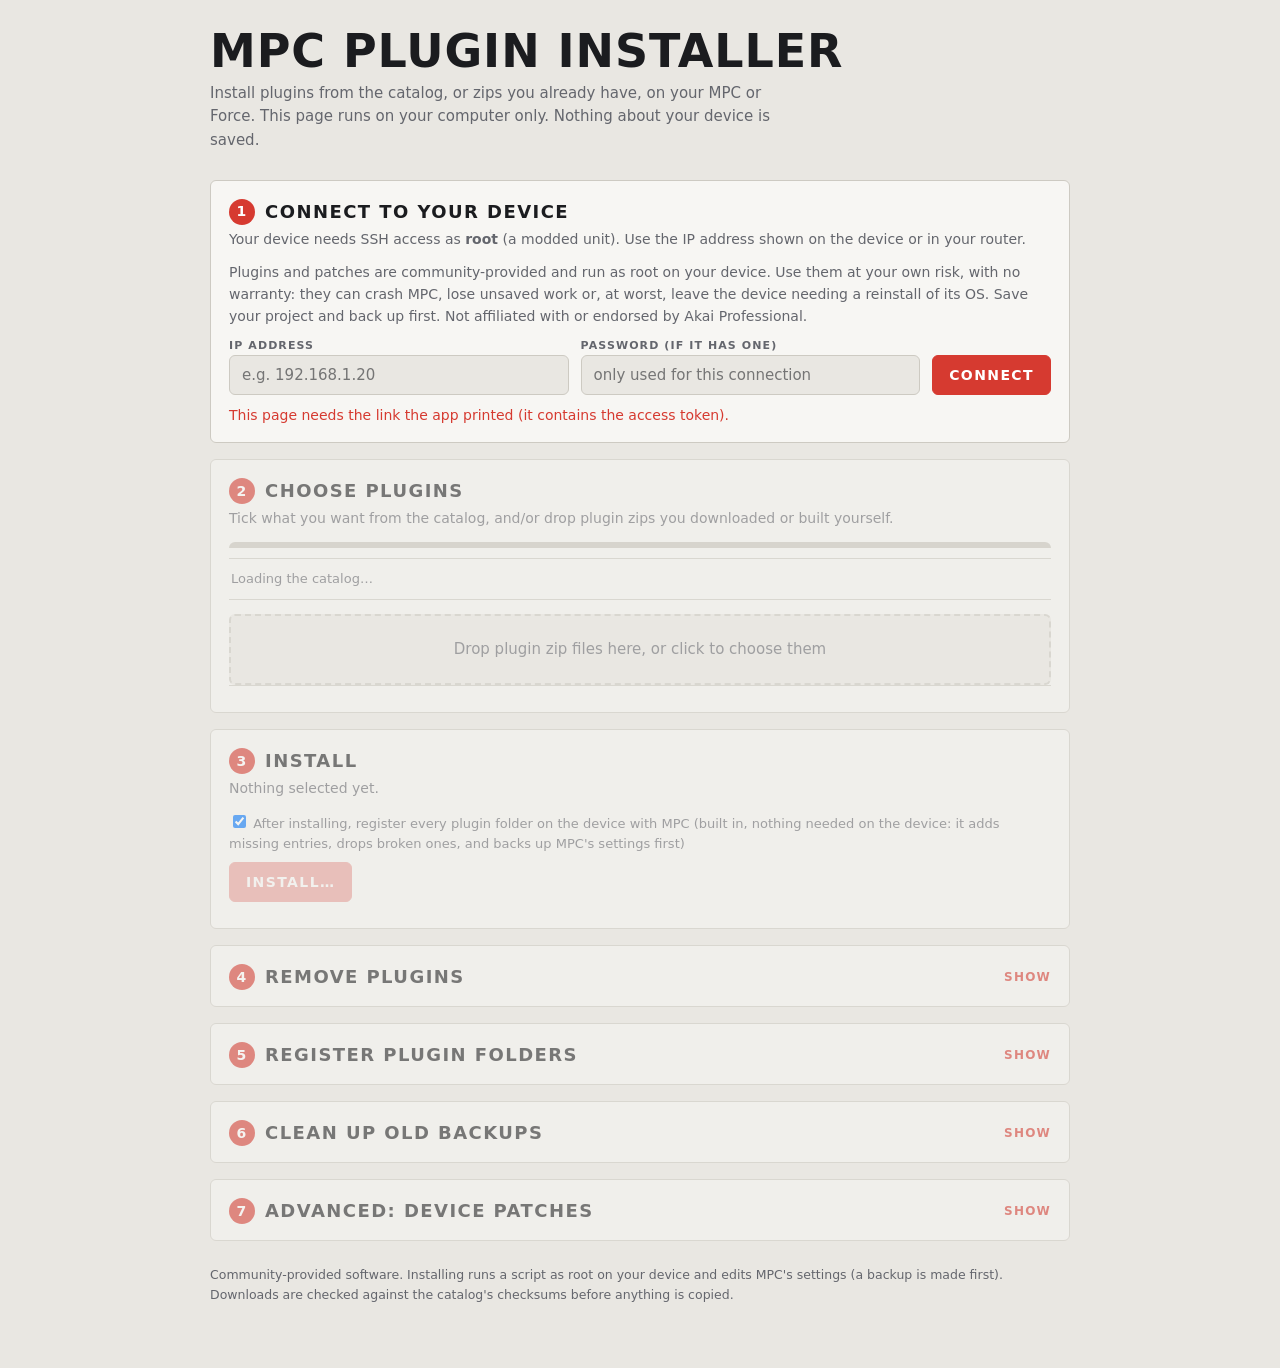
==== commit 71847645: "Installer app: reconnect on a dropped copy, Create Synths folder, register in install (#434) * Insta" ====
--- a/tools/desktop/web/index.html
+++ b/tools/desktop/web/index.html
@@ -57,7 +57,6 @@
 .catbar { display:flex; flex-wrap:wrap; gap:6px 16px; justify-content:space-between; align-items:center; margin:2px 0 8px; font-size:13px; color:var(--muted); }
 .linkbtn { font:600 12px/1 var(--display); letter-spacing:.1em; text-transform:uppercase; color:var(--accent); background:none; border:0; padding:6px 0; cursor:pointer; }
 .tag.up { color:#8a5a00; border-color:#c58b00; }
-.tag.warn { color:#4b3f94; border-color:#8a7cc9; }   /* MPC OS 3.x only: not the update tag's amber */
 ul.list .t .d.osn.err { color:var(--accent); } ul.list .t .d.osn.warn { color:#4b3f94; }
 #selbar { position:sticky; bottom:12px; z-index:4; display:flex; gap:12px; align-items:center; justify-content:space-between; background:var(--lcd); color:var(--lcd-fg);
   border-radius:8px; padding:10px 12px 10px 16px; box-shadow:0 6px 24px rgb(0 0 0/.25); margin-top:12px; }
@@ -73,6 +72,8 @@
 details.collapse[open] > summary { margin-bottom:6px; }
 .row input[type=number] { width:100%; font:400 15px var(--text); color:var(--fg); background:var(--bg); border:1px solid var(--line); border-radius:6px; padding:10px 12px; }
 ul.list li.grp { display:block; padding:12px 2px 6px; font:700 12px/1 var(--display); letter-spacing:.12em; text-transform:uppercase; color:var(--muted); border-bottom:1px solid var(--line); }
+#drivelist li { flex-wrap:wrap; align-items:center; } #drivelist .t { flex:1 1 180px; min-width:0; } #drivelist button { flex:none; }
+label.opt { display:block; margin:8px 0; }
 fieldset.where { border:1px solid var(--line); border-radius:6px; margin:0 0 12px; padding:8px 12px 10px; }
 fieldset.where[hidden] { display:none; }
 fieldset.where legend { font:600 11px/1 var(--display); letter-spacing:.1em; text-transform:uppercase; color:var(--muted); padding:0 6px; }
@@ -87,6 +88,7 @@
 </head>
 <body>
 <div class="wrap">
+<div id="newver" class="small" hidden style="background:var(--panel);border:1px solid var(--accent);border-radius:6px;padding:10px 14px;margin-top:16px"></div>
 <header>
   <h1>MPC plugin installer</h1>
   <p class="lede">Install plugins from the catalog, or zips you already have, on your MPC or Force. This page runs on your computer only. Nothing about your device is saved.</p>
@@ -125,7 +127,8 @@
 <section id="s3" class="off">
   <h2><span class="n">3</span>Install</h2>
   <p class="sub" id="summary">Nothing selected yet.</p>
-  <fieldset class="where" id="where" hidden><legend>Install to</legend><div id="whereopts"></div><p class="msg" id="wherewarn"></p></fieldset>
+  <fieldset class="where" id="where" hidden><legend>Install to</legend><div id="whereopts"></div><div id="drives" hidden><p class="small">These drives have no <code>Synths</code> folder yet. Create one to install there:</p><ul class="list" id="drivelist"></ul></div><p class="msg" id="drivemsg" role="status" aria-live="polite"></p><p class="msg" id="wherewarn"></p><p class="small" id="wherefix" hidden><a href="#d7" id="wherefixlink">Open step 7: the drive exec patch</a></p></fieldset>
+  <label class="small opt" id="regboxl"><input type="checkbox" id="regon" checked> After installing, register every plugin folder on the device with MPC (built in, nothing needed on the device: it adds missing entries, drops broken ones, and backs up MPC's settings first)</label>
   <button class="primary" id="go" disabled>Install…</button>
   <p class="msg" id="result" role="status" aria-live="polite"></p>
   <pre class="log" id="log" hidden></pre>
@@ -191,7 +194,7 @@
 "use strict";
 var T = new URLSearchParams(location.search).get("t") || "";
 try { history.replaceState(null, "", location.pathname); } catch (e) {}
-var S = { connected: false, problems: [], cat: [], ups: [], pickCat: {}, pickUp: {}, running: false, dev: [], pickDev: {}, bk: null, roots: [], root: "", unreg: null, mode: "install", f: { q: "", kind: "instrument", dev: "", show: "", sort: "name" } };
+var S = { connected: false, problems: [], cat: [], ups: [], pickCat: {}, pickUp: {}, running: false, dev: [], pickDev: {}, bk: null, roots: [], drives: [], root: "", unreg: null, mode: "install", f: { q: "", kind: "instrument", dev: "", show: "", sort: "name" } };
 function $(id) { return document.getElementById(id); }
 function text(el, s) { el.textContent = s; }
 function api(path, body, raw) {
@@ -210,7 +213,7 @@
   S.patches = null; drawPatches();
   if (c) {
     var n = (info.installed || []).length;
-    S.roots = info.roots || []; var pr = S.roots.filter(function (r) { return r.primary; })[0] || S.roots[0]; S.root = pr ? pr.path : "";
+    S.roots = info.roots || []; S.drives = info.drives || []; var pr = S.roots.filter(function (r) { return r.primary && !r.noExec; })[0] || S.roots.filter(function (r) { return !r.noExec; })[0] || S.roots[0]; S.root = pr ? pr.path : "";
     var places = S.roots.map(function (r) { return r.label + " (" + (r.fs ? r.fs + ", " : "") + gb(r.freeKB) + " free)"; }).join("; ");
     var m = "Connected to " + info.host + " (" + (info.arch || "?") + "). " + n + " plugin folder" + (n === 1 ? "" : "s") + " found. Plugin locations: " + (places || info.synths) + ". Device key " + info.fingerprint + ".";
     if (S.problems.length) msg($("connmsg"), m + " Cannot install here: " + S.problems.join("; ") + ".", "err"); else msg($("connmsg"), m, "ok");
@@ -288,10 +291,11 @@
   for (var i = 0; i < Math.max(x.length, y.length); i++) { var p = x[i] || 0, q = y[i] || 0; if (p !== q) return p > q; }
   return false;
 }
+/* MPC OS 3.x is the current, standard OS, so it gets no badge: only a 2.x-capable version with a 2.x device test does (as on the catalog site).
+   A 3.x-only plugin on a device that looks like 2.x still gets osNote's warning. */
 function osTagFor(p) {
-  var g = p.os_compat || []; if (!g.length) return null;
-  if (g.indexOf("2.x") >= 0) { var t = el("span", "tag", "MPC OS 2.x + 3.x"); t.title = "Its skin and library were checked against MPC OS 2.15.1's own skins and glibc. Not the same as tested on a 2.x unit."; return t; }
-  var w = el("span", "tag warn", "MPC OS 3.x only"); w.title = "Not compatible with MPC OS 2.x" + ((p.os_compat_why || []).length ? " (" + p.os_compat_why.join("; ") + ")" : ""); return w;
+  var g = p.os_compat || []; if (g.indexOf("2.x") < 0 || !p.tested_2x) return null;
+  var t = el("span", "tag", "MPC OS 2.x tested"); t.title = "Tested on an MPC OS 2.x unit; its skin and library were also checked against MPC OS 2.15.1's own skins and glibc. Works on MPC OS 3.x too."; return t;
 }
 function osNote(p) {   /* {level, text} when this plugin will not work as expected on the connected device, else null */
   if (S.arch === "aarch64" && !p.gen2) return { level: "err", text: p.name + " has no Gen2 (aarch64) build yet, so it cannot be installed on this device." };
@@ -327,7 +331,7 @@
 }
 function rootNote(r) {
   var n = [];
-  if (r.noExec) n.push("Mounted noexec: MPC cannot load plugins from here (they are listed but only show Load Plugin). Use the internal drive or an SD card.");
+  if (r.noExec) n.push("Mounted noexec: this drive does not let MPC run programs from it, so plugins installed here would be listed but only show Load Plugin. Two ways forward: install on the internal drive (pick it above), or keep this drive and apply the auto exec patch in step 7 (Advanced), which makes the Synths folder of every noexec drive executable. If auto exec is already installed, it takes up to five seconds after the folder appears: connect again to rescan.");
   if (r.noSymlinks) n.push("Formatted " + r.fs + ", which cannot store symbolic links: a plugin that needs them (Crate Digger) cannot be installed here.");
   if (!r.inContent) n.push("MPC does not list this folder as a content location, so a plugin's screen may not show until you add it in MPC's settings.");
   if (!r.primary) n.push("If this drive is not in when MPC starts, its plugins drop out of MPC's plugin list until you register them again (step 5).");
@@ -335,18 +339,41 @@
 }
 function drawWhere() {
   var box = $("whereopts"); box.textContent = "";
-  $("where").hidden = S.roots.length < 2;
+  $("where").hidden = S.roots.length < 2 && !S.roots.some(function (r) { return r.noExec; }) && !S.drives.length;
   S.roots.forEach(function (r, i) {
     var lab = el("label", "whereopt"), rb = document.createElement("input"); rb.type = "radio"; rb.name = "where"; rb.value = r.path; rb.checked = r.path === S.root;
     rb.addEventListener("change", function () { S.root = r.path; drawWherewarn(); });
-    var sp = el("span"); sp.appendChild(el("b", null, r.label)); sp.appendChild(el("small", null, r.path + " · " + (r.fs ? r.fs + " · " : "") + gb(r.freeKB) + " free"));
+    var sp = el("span"); sp.appendChild(el("b", null, r.label + (r.noExec ? " (cannot run plugins: noexec)" : ""))); sp.appendChild(el("small", null, r.path + " · " + (r.fs ? r.fs + " · " : "") + gb(r.freeKB) + " free"));
     lab.appendChild(rb); lab.appendChild(sp); box.appendChild(lab);
   });
-  drawWherewarn();
+  drawWherewarn(); drawDrives();
+}
+function drawDrives() {
+  var ul = $("drivelist"); ul.textContent = ""; $("drives").hidden = !S.drives.length;
+  S.drives.forEach(function (d) {
+    var li = el("li"), t = el("div", "t");
+    t.appendChild(el("b", null, d.label));
+    t.appendChild(el("span", "d", d.path + " · " + (d.fs ? d.fs + " · " : "") + gb(d.freeKB) + " free" + (d.noExec ? " · mounted noexec right now" : "")));
+    var b = el("button", null, "Create Synths folder"); b.type = "button";
+    b.addEventListener("click", function () { makeRoot(d, b); });
+    li.appendChild(t); li.appendChild(b); ul.appendChild(li);
+  });
+}
+function makeRoot(d, b) {
+  b.disabled = true; msg($("drivemsg"), "Creating " + d.path + "/Synths…");
+  api("/api/mkroot", { drive: d.path }).then(function (j) {
+    var info = j.device, made = d.path + "/Synths";
+    S.roots = info.roots || []; S.drives = info.drives || [];
+    var r = S.roots.filter(function (x) { return x.path === made; })[0];
+    if (r && !r.noExec) S.root = r.path;
+    drawWhere(); loadDevice(); loadUnreg();
+    msg($("drivemsg"), "Created " + made + ".", "ok"); refresh();
+  }).catch(function (e) { b.disabled = false; msg($("drivemsg"), e.message, "err"); });
 }
 function drawWherewarn() {
   var r = S.roots.filter(function (x) { return x.path === S.root; })[0], n = r ? rootNote(r) : [];
-  msg($("wherewarn"), S.roots.length > 1 ? n.join(" ") : "", n.length ? "err" : "");
+  msg($("wherewarn"), n.join(" "), n.length && r && r.noExec ? "err" : "");
+  var w = $("wherefix"); if (w) w.hidden = !(r && r.noExec);
 }
 function rootLabelOf(path) { var r = S.roots.filter(function (x) { return x.path === path; })[0]; return r ? r.label : path; }
 function loadUnreg() {
@@ -468,7 +495,7 @@
 }
 function selection() {
   return { catalog: S.cat.filter(function (p) { return S.pickCat[p.id]; }).map(function (p) { return p.id; }),
-           uploads: S.ups.filter(function (p) { return S.pickUp[p.handle]; }).map(function (p) { return p.handle; }), root: S.root };
+           uploads: S.ups.filter(function (p) { return S.pickUp[p.handle]; }).map(function (p) { return p.handle; }), root: S.root, register: $("regon").checked };
 }
 function refresh() {
   var s = selection(), n = s.catalog.length + s.uploads.length;
@@ -482,6 +509,7 @@
   text($("selcount"), n + " plugin" + (n === 1 ? "" : "s") + " selected");
 }
 
+$("wherefixlink").addEventListener("click", function (e) { e.preventDefault(); $("d7").open = true; $("d7").scrollIntoView(); });
 $("d7").addEventListener("toggle", function () { if ($("d7").open && S.connected && !S.patches) loadPatches(); });
 $("patchcheck").addEventListener("click", loadPatches);
 $("conn").addEventListener("submit", function (e) {
@@ -594,6 +622,14 @@
   }).catch(function (e) { setTimeout(function () { poll(since, log, resultEl, doneText); }, 1500); });
 }
 
+api("/api/version").then(function (v) {
+  if (!v || !v.newer) return;
+  var b = $("newver"); b.textContent = "A newer installer is available: " + v.latest + " (you have " + v.current + "). ";
+  var a = el("a", null, "Download it"); a.href = v.url; a.target = "_blank"; a.rel = "noopener"; b.appendChild(a);
+  var x = el("button", null, "Dismiss"); x.type = "button"; x.style.marginLeft = "12px"; x.onclick = function () { b.hidden = true; }; b.appendChild(x);
+  b.hidden = false;
+}).catch(function () {});
+
 api("/api/state").then(function (st) {
   S.ups = st.uploads || []; drawUps();
   if (st.connected) setConnected(true, st.device, st.problems); else refresh();
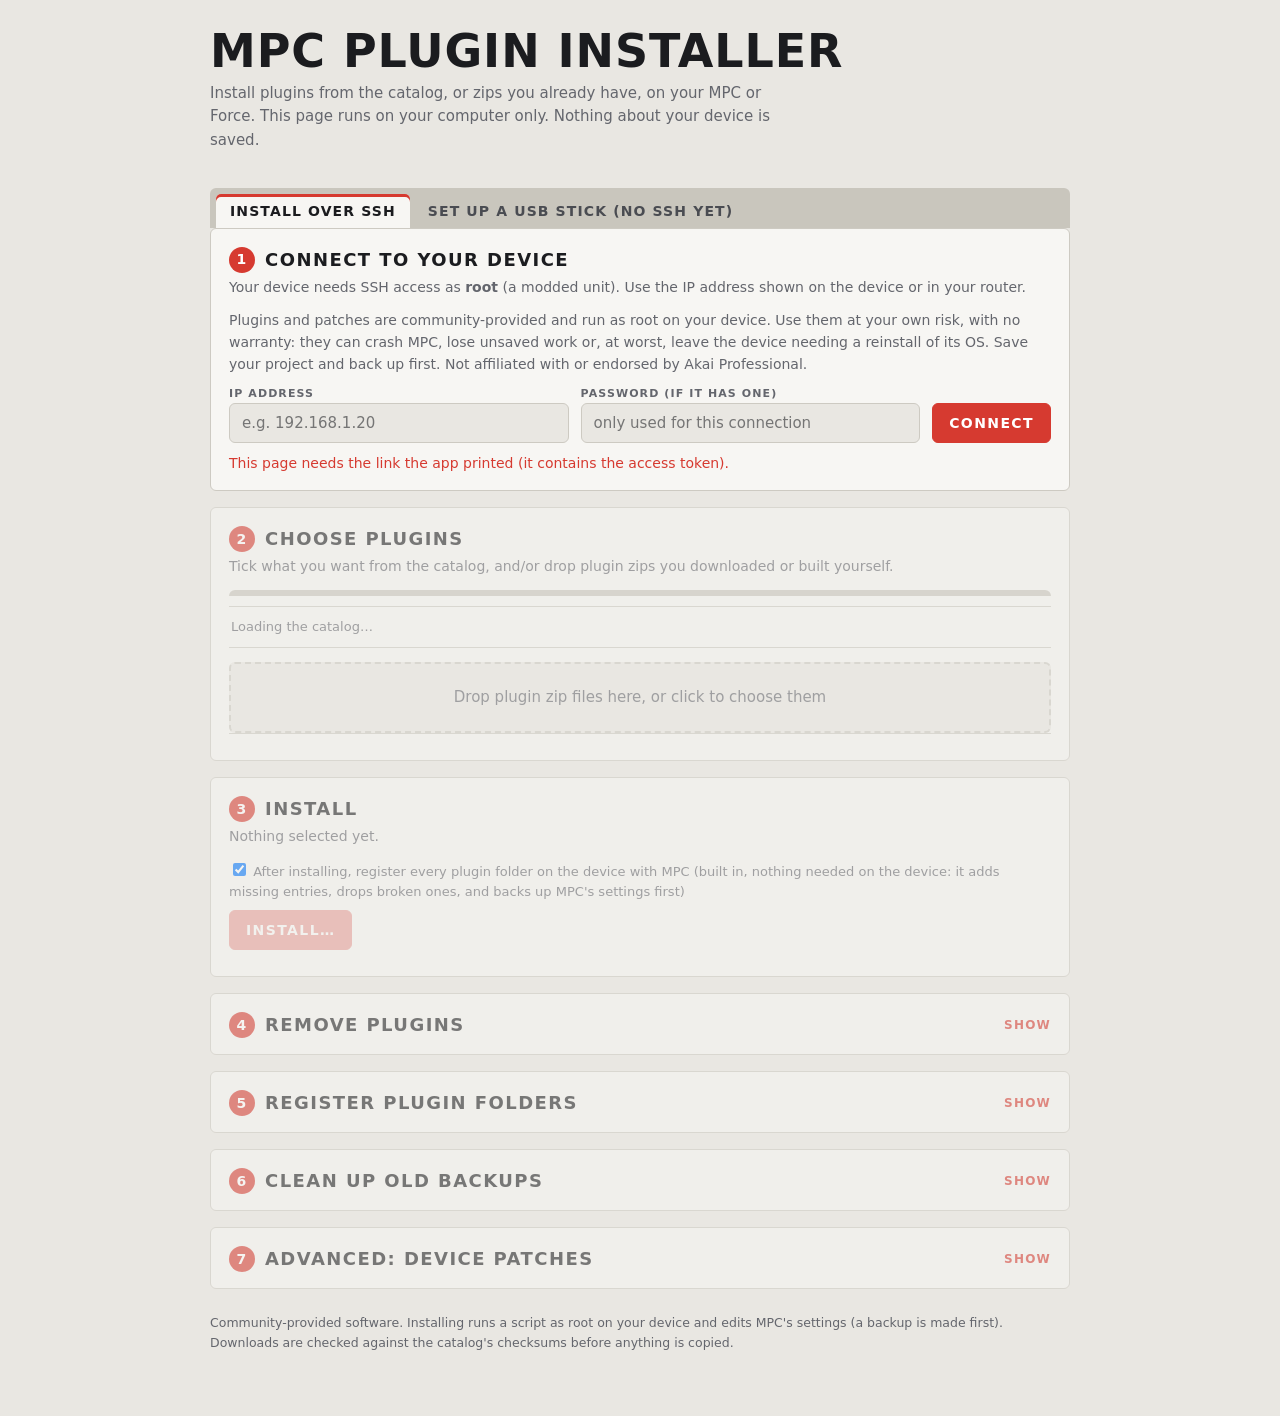
==== commit cc3f8f02: "tools/desktop: a "Set up a USB stick" mode, no SSH access needed yet A Go port of tools/usb_stick/{s" ====
--- a/tools/desktop/web/index.html
+++ b/tools/desktop/web/index.html
@@ -94,6 +94,12 @@
   <p class="lede">Install plugins from the catalog, or zips you already have, on your MPC or Force. This page runs on your computer only. Nothing about your device is saved.</p>
 </header>
 
+<div class="ktabs" id="modetabs" role="tablist" aria-label="Mode">
+  <button type="button" id="mode-install" role="tab" aria-selected="true">Install over SSH</button>
+  <button type="button" id="mode-stick" role="tab" aria-selected="false">Set up a USB stick (no SSH yet)</button>
+</div>
+
+<div id="install-mode">
 <section id="s1">
   <h2><span class="n">1</span>Connect to your device</h2>
   <p class="sub">Your device needs SSH access as <b>root</b> (a modded unit). Use the IP address shown on the device or in your router.</p>
@@ -179,6 +185,56 @@
 </section>
 
 <div id="selbar" hidden role="region" aria-label="Selected plugins"><span><b id="selcount"></b> <button class="linkbtn" type="button" id="selclear">Clear</button></span><button class="primary" id="go2" type="button">Install…</button></div>
+</div>
+
+<div id="stick-mode" hidden>
+<section id="st1">
+  <h2><span class="n">1</span>Firmware</h2>
+  <p class="sub">This reads your device's own stock Akai update image to work out a one-time check it needs (nothing from this image is kept or sent anywhere). Use the exact image for your device: Gen1 MPC, Force, or Gen2 (Live III, One G2, Key(s) G2). <a href="https://www.akaipro.com/downloads-and-support/downloads/firmware/mpc/" target="_blank" rel="noopener">Get it from Akai</a> if you don't have it already, then point this at the downloaded file.</p>
+  <div class="row">
+    <label class="f">Path to the firmware file (.img, or the MPC executable from one)<input id="st-fw" type="text" placeholder="e.g. /home/you/Downloads/MPC-3.9.1-Gen2-update.img" spellcheck="false"></label>
+    <button class="primary" id="st-scan" type="button">Scan…</button>
+  </div>
+  <p class="msg" id="st-scanmsg" role="status" aria-live="polite"></p>
+  <pre class="log" id="st-scanlog" hidden></pre>
+</section>
+
+<section id="st2" class="off">
+  <h2><span class="n">2</span>SSH access (optional)</h2>
+  <p class="sub">Also lets you in over SSH, not just the one-time install below. Doesn't weaken your device's login: it only adds a key. On a device whose root filesystem can't be made writable (most Gen2 units), this lasts until the next reboot — reinsert the stick to redo it.</p>
+  <div class="row">
+    <label class="f">
+      <span style="display:flex;gap:16px;text-transform:none;letter-spacing:0;font:400 15px var(--text);color:var(--fg)">
+        <label><input type="radio" name="st-sshmode" id="st-ssh-none" checked> None</label>
+        <label><input type="radio" name="st-sshmode" id="st-ssh-paste"> Use my public key</label>
+        <label><input type="radio" name="st-sshmode" id="st-ssh-gen"> Generate a new key</label>
+      </span>
+    </label>
+  </div>
+  <label class="f" id="st-sshpaste-wrap" hidden>Public key (the line from your id_ed25519.pub or similar)<input id="st-sshpaste" type="text" placeholder="ssh-ed25519 AAAA... you@host" spellcheck="false"></label>
+  <div id="st-sshgen-wrap" hidden>
+    <p class="msg ok" id="st-sshgen-warn"><b>Shown once.</b> Save this private key now (e.g. as <code>~/.ssh/id_mpc</code>, <code>chmod 600</code>); the app does not keep a copy.</p>
+    <pre class="log" id="st-sshgen-priv"></pre>
+    <p class="small">Public key (goes on the stick): <code id="st-sshgen-pub" style="user-select:all"></code></p>
+  </div>
+</section>
+
+<section id="st3" class="off">
+  <h2><span class="n">3</span>What to install</h2>
+  <p class="sub">Catalog plugin IDs, one or more, comma-separated. The plugin manager (default) then lets you browse and install more from the MPC screen itself.</p>
+  <label class="f">Catalog IDs<input id="st-install" type="text" value="plugin-manager" spellcheck="false"></label>
+</section>
+
+<section id="st4" class="off">
+  <h2><span class="n">4</span>Build the stick</h2>
+  <p class="sub">Writes the stick's files to a folder on this computer. Copy everything in that folder (hidden files too) to the root of a FAT32/exFAT USB stick, insert it into the device, and confirm the prompt there.</p>
+  <div class="row">
+    <label class="f">Folder to write it to<input id="st-out" type="text" placeholder="e.g. /home/you/Desktop/mpc-stick" spellcheck="false"></label>
+    <button class="primary" id="st-build" type="button">Build…</button>
+  </div>
+  <p class="msg" id="st-buildmsg" role="status" aria-live="polite"></p>
+</section>
+</div>
 
 <footer>Community-provided software. Installing runs a script as root on your device and edits MPC's settings (a backup is made first). Downloads are checked against the catalog's checksums before anything is copied.</footer>
 </div>
@@ -622,6 +678,70 @@
   }).catch(function (e) { setTimeout(function () { poll(since, log, resultEl, doneText); }, 1500); });
 }
 
+/* --- USB stick mode: independent of the device connection above. --- */
+var ST = { scanHandle: "", running: false };
+function setMode(m) {
+  S.mode2 = m;
+  $("install-mode").hidden = m !== "install"; $("stick-mode").hidden = m !== "stick";
+  $("mode-install").setAttribute("aria-selected", m === "install" ? "true" : "false");
+  $("mode-stick").setAttribute("aria-selected", m === "stick" ? "true" : "false");
+}
+$("mode-install").addEventListener("click", function () { setMode("install"); });
+$("mode-stick").addEventListener("click", function () { setMode("stick"); });
+
+$("st-scan").addEventListener("click", function () {
+  var fw = $("st-fw").value.trim();
+  if (!fw) { msg($("st-scanmsg"), "Enter the path to a firmware file first.", "err"); return; }
+  ST.running = true; ST.scanHandle = ""; $("st2").classList.add("off"); $("st3").classList.add("off"); $("st4").classList.add("off");
+  msg($("st-scanmsg"), "Scanning…"); var log = $("st-scanlog"); log.hidden = false; log.textContent = "";
+  api("/api/stick/scan", { Firmware: fw }).then(function () { stickPoll(0, log); })
+    .catch(function (e) { ST.running = false; msg($("st-scanmsg"), e.message, "err"); });
+});
+function stickPoll(since, log) {
+  api("/api/stick/job?since=" + since).then(function (j) {
+    if (j.lines.length) { log.textContent += j.lines.join("\n") + "\n"; log.scrollTop = log.scrollHeight; }
+    if (j.state === "running") { setTimeout(function () { stickPoll(j.next, log); }, 600); return; }
+    ST.running = false;
+    if (j.state === "done") {
+      ST.scanHandle = j.result;
+      msg($("st-scanmsg"), "Found the salt. Set up SSH if you want it, then build the stick below.", "ok");
+      $("st2").classList.remove("off"); $("st3").classList.remove("off"); $("st4").classList.remove("off");
+    } else {
+      msg($("st-scanmsg"), j.result, "err");
+    }
+  }).catch(function (e) { setTimeout(function () { stickPoll(since, log); }, 1500); });
+}
+["st-ssh-none", "st-ssh-paste", "st-ssh-gen"].forEach(function (id) {
+  $(id).addEventListener("change", function () {
+    $("st-sshpaste-wrap").hidden = !$("st-ssh-paste").checked;
+    $("st-sshgen-wrap").hidden = true;
+    if ($("st-ssh-gen").checked) {
+      api("/api/stick/keygen", {}).then(function (k) {
+        $("st-sshgen-pub").textContent = k.public.trim();
+        $("st-sshgen-priv").textContent = k.private;
+        $("st-sshgen-wrap").hidden = false;
+        ST.genPub = k.public.trim();
+      }).catch(function (e) { msg($("st-buildmsg"), e.message, "err"); $("st-ssh-none").checked = true; });
+    }
+  });
+});
+function stickSSHKey() {
+  if ($("st-ssh-paste").checked) return $("st-sshpaste").value.trim();
+  if ($("st-ssh-gen").checked) return ST.genPub || "";
+  return "";
+}
+$("st-build").addEventListener("click", function () {
+  if (!ST.scanHandle) { msg($("st-buildmsg"), "Scan the firmware first.", "err"); return; }
+  var out = $("st-out").value.trim();
+  if (!out) { msg($("st-buildmsg"), "Enter a folder to write the stick to.", "err"); return; }
+  var ids = $("st-install").value.split(",").map(function (s) { return s.trim(); }).filter(Boolean);
+  msg($("st-buildmsg"), "Building…");
+  api("/api/stick/build", { ScanHandle: ST.scanHandle, Out: out, Install: ids, SSHPubKey: stickSSHKey() })
+    .then(function (r) {
+      msg($("st-buildmsg"), "Wrote " + r.out + ". Copy everything in that folder (hidden files too) to the root of a USB stick, insert it, and confirm the prompt on the device.", "ok");
+    }).catch(function (e) { msg($("st-buildmsg"), e.message, "err"); });
+});
+
 api("/api/version").then(function (v) {
   if (!v || !v.newer) return;
   var b = $("newver"); b.textContent = "A newer installer is available: " + v.latest + " (you have " + v.current + "). ";
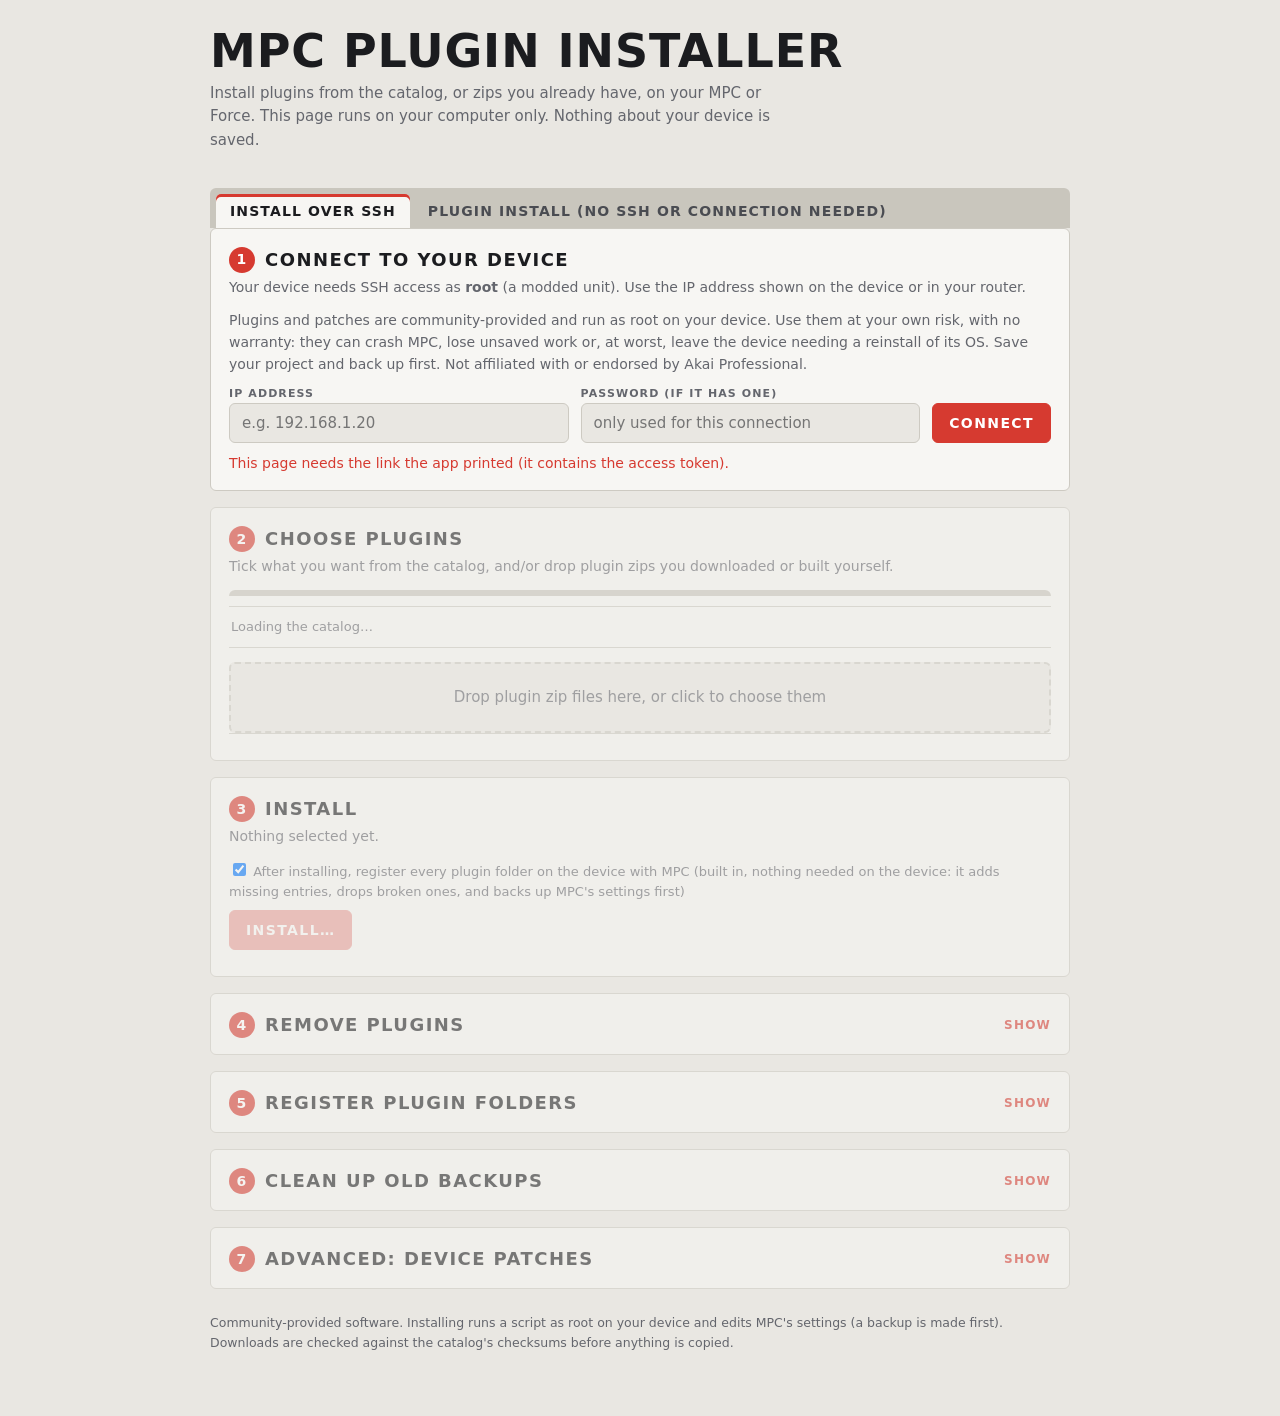
==== commit 9162a337: "USB stick mode: progress during a slow scan, SSH made advanced/optional, clearer copy instructions, " ====
--- a/tools/desktop/web/index.html
+++ b/tools/desktop/web/index.html
@@ -42,6 +42,8 @@
 .log { background:var(--lcd); color:var(--lcd-fg); border-radius:6px; padding:12px; font:500 12.5px/1.5 ui-monospace,Menlo,Consolas,monospace; white-space:pre-wrap; overflow-wrap:anywhere; max-height:340px; overflow:auto; margin:12px 0 0; }
 dialog { border:1px solid var(--line); border-radius:8px; background:var(--panel); color:var(--fg); max-width:520px; width:calc(100% - 32px); padding:20px; }
 dialog::backdrop { background:rgb(0 0 0/.45); }
+.spinner { display:inline-block; width:13px; height:13px; border:2px solid var(--line); border-top-color:var(--accent); border-radius:50%; animation:spin .8s linear infinite; vertical-align:-2px; margin-right:6px; }
+@keyframes spin { to { transform:rotate(360deg); } }
 dialog h3 { font:700 20px var(--display); text-transform:uppercase; letter-spacing:.06em; margin:0 0 8px; }
 dialog .actions { display:flex; gap:10px; justify-content:flex-end; margin-top:16px; }
 .tools[hidden] { display:none; }
@@ -96,7 +98,7 @@
 
 <div class="ktabs" id="modetabs" role="tablist" aria-label="Mode">
   <button type="button" id="mode-install" role="tab" aria-selected="true">Install over SSH</button>
-  <button type="button" id="mode-stick" role="tab" aria-selected="false">Set up a USB stick (no SSH yet)</button>
+  <button type="button" id="mode-stick" role="tab" aria-selected="false">Plugin install (no SSH or connection needed)</button>
 </div>
 
 <div id="install-mode">
@@ -188,35 +190,64 @@
 </div>
 
 <div id="stick-mode" hidden>
+<section id="st-intro">
+  <p class="sub"><b>What this is for:</b> installing the plugin manager (and other catalog plugins) on a device you have no SSH
+  access to at all -- no connecting, no password, no setup. You build a small USB stick here; it does the rest on the device
+  itself.</p>
+  <p class="sub"><b>How it works:</b> MPC OS has its own stock "USB script" reader, built in by Akai (not a security hole): a
+  stick with the right files on it makes MPC ask one on-screen question, then run a script as root. This builds that stick.
+  Nothing is installed until you confirm the prompt on the device's own screen.</p>
+  <p class="sub"><b>Works on:</b> Gen1 MPC (Live/One/X/Key), Force, and Gen2 (Live III, One G2, Key(s) G2) -- but only on
+  <b>MPC OS up to 3.9.1</b>. Akai closed this route in <b>MPC OS 3.10</b> and later; a stick built here will not work on a
+  device already updated past that.</p>
+  <p class="sub"><b>Gen2 devices specifically:</b> their storage can't be made to remember changes the way Gen1/Force can. The
+  plugin manager itself, once installed, stays. But anything else this does -- putting back addins you'd already installed,
+  or the optional SSH access below -- is undone by every reboot, so you'd reinsert the stick and confirm the prompt again
+  each time the device restarts.</p>
+</section>
 <section id="st1">
   <h2><span class="n">1</span>Firmware</h2>
   <p class="sub">This reads your device's own stock Akai update image to work out a one-time check it needs (nothing from this image is kept or sent anywhere). Use the exact image for your device: Gen1 MPC, Force, or Gen2 (Live III, One G2, Key(s) G2). <a href="https://www.akaipro.com/downloads-and-support/downloads/firmware/mpc/" target="_blank" rel="noopener">Get it from Akai</a> if you don't have it already, then point this at the downloaded file.</p>
   <div class="row">
     <label class="f">Path to the firmware file (.img, or the MPC executable from one)<input id="st-fw" type="text" placeholder="e.g. /home/you/Downloads/MPC-3.9.1-Gen2-update.img" spellcheck="false"></label>
+    <button id="st-fw-browse" type="button">Browse…</button>
     <button class="primary" id="st-scan" type="button">Scan…</button>
   </div>
-  <p class="msg" id="st-scanmsg" role="status" aria-live="polite"></p>
+  <p class="msg" id="st-scanmsg" role="status" aria-live="polite"><span class="spinner" id="st-scanspin" hidden></span><span id="st-scanmsgtext"></span></p>
   <pre class="log" id="st-scanlog" hidden></pre>
 </section>
 
 <section id="st2" class="off">
-  <h2><span class="n">2</span>SSH access (optional)</h2>
-  <p class="sub">Also lets you in over SSH, not just the one-time install below. Doesn't weaken your device's login: it only adds a key. On a device whose root filesystem can't be made writable (most Gen2 units), this lasts until the next reboot — reinsert the stick to redo it.</p>
+<details id="dst2" class="collapse">
+  <summary><h2><span class="n">2</span>Advanced: SSH access (optional)</h2><span class="hint">Show</span></summary>
+  <p class="sub"><b>Most people can skip this.</b> It only matters if you also want an ordinary SSH login on this device, separate
+  from the one-time install below (which happens either way). Leave it on "None" unless you know you want this.</p>
   <div class="row">
     <label class="f">
-      <span style="display:flex;gap:16px;text-transform:none;letter-spacing:0;font:400 15px var(--text);color:var(--fg)">
-        <label><input type="radio" name="st-sshmode" id="st-ssh-none" checked> None</label>
+      <span style="display:flex;flex-wrap:wrap;gap:16px;text-transform:none;letter-spacing:0;font:400 15px var(--text);color:var(--fg)">
+        <label><input type="radio" name="st-sshmode" id="st-ssh-none" checked> None (recommended)</label>
         <label><input type="radio" name="st-sshmode" id="st-ssh-paste"> Use my public key</label>
         <label><input type="radio" name="st-sshmode" id="st-ssh-gen"> Generate a new key</label>
+        <label><input type="radio" name="st-sshmode" id="st-ssh-pw"> Set a password instead</label>
       </span>
     </label>
   </div>
+  <p class="small">A key doesn't weaken your device's login: it only adds a key, on top of what's already there. On a device whose
+  root filesystem can't be made writable (most Gen2 units), it lasts until the next reboot — reinsert the stick to redo it.</p>
   <label class="f" id="st-sshpaste-wrap" hidden>Public key (the line from your id_ed25519.pub or similar)<input id="st-sshpaste" type="text" placeholder="ssh-ed25519 AAAA... you@host" spellcheck="false"></label>
   <div id="st-sshgen-wrap" hidden>
     <p class="msg ok" id="st-sshgen-warn"><b>Shown once.</b> Save this private key now (e.g. as <code>~/.ssh/id_mpc</code>, <code>chmod 600</code>); the app does not keep a copy.</p>
     <pre class="log" id="st-sshgen-priv"></pre>
     <p class="small">Public key (goes on the stick): <code id="st-sshgen-pub" style="user-select:all"></code></p>
   </div>
+  <div id="st-sshpw-wrap" hidden>
+    <p class="msg err"><b>Not recommended.</b> A password can be guessed or intercepted; a key can't. This also turns on
+    password login for root over SSH, where before only a key would have worked — anyone who learns this password gets a
+    root shell on your device. Only works on a device whose root can be made writable (most Gen1/Force units); refused
+    outright on most Gen2 units, which have no writable place to keep it.</p>
+    <label class="f">Password<input id="st-sshpw" type="password" autocomplete="new-password" spellcheck="false"></label>
+  </div>
+</details>
 </section>
 
 <section id="st3" class="off">
@@ -227,9 +258,11 @@
 
 <section id="st4" class="off">
   <h2><span class="n">4</span>Build the stick</h2>
-  <p class="sub">Writes the stick's files to a folder on this computer. Copy everything in that folder (hidden files too) to the root of a FAT32/exFAT USB stick, insert it into the device, and confirm the prompt there.</p>
+  <p class="sub">Writes the stick's files to the folder you pick. Point it straight at a mounted FAT32/exFAT USB stick's top level (pick one below, or Browse to it) and there's nothing left to copy -- otherwise, copy everything in the folder (hidden files too) to the root of a stick afterward. Either way: insert the stick into the device and confirm the prompt there.</p>
+  <div id="st-drives"></div>
   <div class="row">
-    <label class="f">Folder to write it to<input id="st-out" type="text" placeholder="e.g. /home/you/Desktop/mpc-stick" spellcheck="false"></label>
+    <label class="f">Folder to write it to<input id="st-out" type="text" placeholder="e.g. /home/you/Desktop/mpc-stick, or a mounted USB stick" spellcheck="false"></label>
+    <button id="st-out-browse" type="button">Browse…</button>
     <button class="primary" id="st-build" type="button">Build…</button>
   </div>
   <p class="msg" id="st-buildmsg" role="status" aria-live="polite"></p>
@@ -244,6 +277,14 @@
   <p id="dlgtxt"></p>
   <p id="dlgsave"><b>Save your project first.</b> MPC will be stopped and started again, and anything unsaved is lost.</p>
   <div class="actions"><button id="no">Cancel</button><button class="primary" id="yes">Install</button></div>
+</dialog>
+
+<dialog id="bdlg">
+  <h3 id="bdlgtitle">Choose a folder</h3>
+  <p class="small" id="bdlgpath" style="word-break:break-all"></p>
+  <p class="msg" id="bdlgmsg" role="status" aria-live="polite"></p>
+  <ul class="list" id="bdlglist" style="max-height:320px;overflow:auto"></ul>
+  <div class="actions"><button id="bdlgcancel">Cancel</button><button id="bdlgup">Up a level</button><button class="primary" id="bdlgpick">Use this folder</button></div>
 </dialog>
 
 <script>
@@ -679,7 +720,7 @@
 }
 
 /* --- USB stick mode: independent of the device connection above. --- */
-var ST = { scanHandle: "", running: false };
+var ST = { scanHandle: "", running: false, drives: [] };
 function setMode(m) {
   S.mode2 = m;
   $("install-mode").hidden = m !== "install"; $("stick-mode").hidden = m !== "stick";
@@ -689,31 +730,82 @@
 $("mode-install").addEventListener("click", function () { setMode("install"); });
 $("mode-stick").addEventListener("click", function () { setMode("stick"); });
 
+var BR = { mode: "dir", target: null, dir: "" };
+function openBrowse(mode, target, start) {
+  BR.mode = mode; BR.target = target;
+  $("bdlgtitle").textContent = mode === "file" ? "Choose the firmware file" : "Choose a folder";
+  $("bdlgpick").hidden = mode === "file";
+  $("bdlg").showModal();
+  browseTo(start || "");
+}
+function browseTo(dir) {
+  msg($("bdlgmsg"), "Loading…");
+  api("/api/browse?dir=" + encodeURIComponent(dir)).then(function (r) {
+    BR.dir = r.dir; BR.parent = r.parent || "";
+    $("bdlgpath").textContent = r.dir;
+    $("bdlgup").disabled = !r.parent;
+    msg($("bdlgmsg"), "");
+    var ul = $("bdlglist"); ul.textContent = "";
+    r.entries.forEach(function (e) {
+      var li = el("li"); var b = el("button", "linkbtn", (e.isDir ? "📁 " : "") + e.name);
+      b.type = "button";
+      b.onclick = function () {
+        if (e.isDir) { browseTo(e.path); }
+        else if (BR.mode === "file") { BR.target.value = e.path; $("bdlg").close(); }
+      };
+      li.appendChild(b); ul.appendChild(li);
+    });
+  }).catch(function (e) { msg($("bdlgmsg"), e.message, "err"); });
+}
+$("bdlgup").addEventListener("click", function () { if (BR.parent) browseTo(BR.parent); });
+$("bdlgcancel").addEventListener("click", function () { $("bdlg").close(); });
+$("bdlgpick").addEventListener("click", function () { BR.target.value = BR.dir; $("bdlg").close(); });
+$("st-fw-browse").addEventListener("click", function () { openBrowse("file", $("st-fw"), $("st-fw").value.trim()); });
+$("st-out-browse").addEventListener("click", function () { openBrowse("dir", $("st-out"), $("st-out").value.trim()); });
+api("/api/drives").then(function (r) {
+  var ds = r.drives || []; ST.drives = ds; if (!ds.length) return;
+  var box = $("st-drives"); box.innerHTML = '<p class="small">Mounted drives: </p>';
+  var ul = el("ul", "list"); box.appendChild(ul);
+  ds.forEach(function (d) {
+    var li = el("li"); var b = el("button", "linkbtn", d.label + " (" + d.path + ")");
+    b.type = "button"; b.onclick = function () { $("st-out").value = d.path; };
+    li.appendChild(b); ul.appendChild(li);
+  });
+}).catch(function () {});
+
+function scanMsg(s, cls, spin) {
+  text($("st-scanmsgtext"), s || ""); $("st-scanmsg").className = "msg" + (cls ? " " + cls : "");
+  $("st-scanspin").hidden = !spin;
+}
 $("st-scan").addEventListener("click", function () {
   var fw = $("st-fw").value.trim();
-  if (!fw) { msg($("st-scanmsg"), "Enter the path to a firmware file first.", "err"); return; }
+  if (!fw) { scanMsg("Enter the path to a firmware file first.", "err"); return; }
   ST.running = true; ST.scanHandle = ""; $("st2").classList.add("off"); $("st3").classList.add("off"); $("st4").classList.add("off");
-  msg($("st-scanmsg"), "Scanning…"); var log = $("st-scanlog"); log.hidden = false; log.textContent = "";
+  scanMsg("Scanning…", null, true); var log = $("st-scanlog"); log.hidden = false; log.textContent = "";
   api("/api/stick/scan", { Firmware: fw }).then(function () { stickPoll(0, log); })
-    .catch(function (e) { ST.running = false; msg($("st-scanmsg"), e.message, "err"); });
+    .catch(function (e) { ST.running = false; scanMsg(e.message, "err"); });
 });
 function stickPoll(since, log) {
   api("/api/stick/job?since=" + since).then(function (j) {
-    if (j.lines.length) { log.textContent += j.lines.join("\n") + "\n"; log.scrollTop = log.scrollHeight; }
+    if (j.lines.length) {
+      log.textContent += j.lines.join("\n") + "\n"; log.scrollTop = log.scrollHeight;
+      scanMsg(j.lines[j.lines.length - 1], null, true); // the latest progress line, so it reads as still working, not stuck
+    }
     if (j.state === "running") { setTimeout(function () { stickPoll(j.next, log); }, 600); return; }
     ST.running = false;
     if (j.state === "done") {
       ST.scanHandle = j.result;
-      msg($("st-scanmsg"), "Found the salt. Set up SSH if you want it, then build the stick below.", "ok");
+      scanMsg("Found the salt. Set up SSH if you want it (most people don't need to), then build the stick below.", "ok");
       $("st2").classList.remove("off"); $("st3").classList.remove("off"); $("st4").classList.remove("off");
     } else {
-      msg($("st-scanmsg"), j.result, "err");
+      scanMsg(j.result, "err");
     }
   }).catch(function (e) { setTimeout(function () { stickPoll(since, log); }, 1500); });
 }
-["st-ssh-none", "st-ssh-paste", "st-ssh-gen"].forEach(function (id) {
+["st-ssh-none", "st-ssh-paste", "st-ssh-gen", "st-ssh-pw"].forEach(function (id) {
   $(id).addEventListener("change", function () {
     $("st-sshpaste-wrap").hidden = !$("st-ssh-paste").checked;
+    $("st-sshpw-wrap").hidden = !$("st-ssh-pw").checked;
     $("st-sshgen-wrap").hidden = true;
     if ($("st-ssh-gen").checked) {
       api("/api/stick/keygen", {}).then(function (k) {
@@ -730,15 +822,24 @@
   if ($("st-ssh-gen").checked) return ST.genPub || "";
   return "";
 }
+function stickSSHPassword() {
+  return $("st-ssh-pw").checked ? $("st-sshpw").value : "";
+}
+function stickOutIsAMountedDrive(out) {
+  return ST.drives.some(function (d) { return out === d.path || out.indexOf(d.path.replace(/[\\/]+$/, "") + "/") === 0; });
+}
 $("st-build").addEventListener("click", function () {
   if (!ST.scanHandle) { msg($("st-buildmsg"), "Scan the firmware first.", "err"); return; }
   var out = $("st-out").value.trim();
   if (!out) { msg($("st-buildmsg"), "Enter a folder to write the stick to.", "err"); return; }
   var ids = $("st-install").value.split(",").map(function (s) { return s.trim(); }).filter(Boolean);
   msg($("st-buildmsg"), "Building…");
-  api("/api/stick/build", { ScanHandle: ST.scanHandle, Out: out, Install: ids, SSHPubKey: stickSSHKey() })
+  api("/api/stick/build", { ScanHandle: ST.scanHandle, Out: out, Install: ids, SSHPubKey: stickSSHKey(), SSHPassword: stickSSHPassword() })
     .then(function (r) {
-      msg($("st-buildmsg"), "Wrote " + r.out + ". Copy everything in that folder (hidden files too) to the root of a USB stick, insert it, and confirm the prompt on the device.", "ok");
+      var where = stickOutIsAMountedDrive(out)
+        ? "That's a mounted drive, so it's already on the stick -- just"
+        : "Copy everything in " + r.out + " (hidden files too) to the root of a USB stick, then";
+      msg($("st-buildmsg"), "Wrote " + r.out + ". " + where + " insert it into the MPC/Force and confirm the prompt on the device.", "ok");
     }).catch(function (e) { msg($("st-buildmsg"), e.message, "err"); });
 });
 
